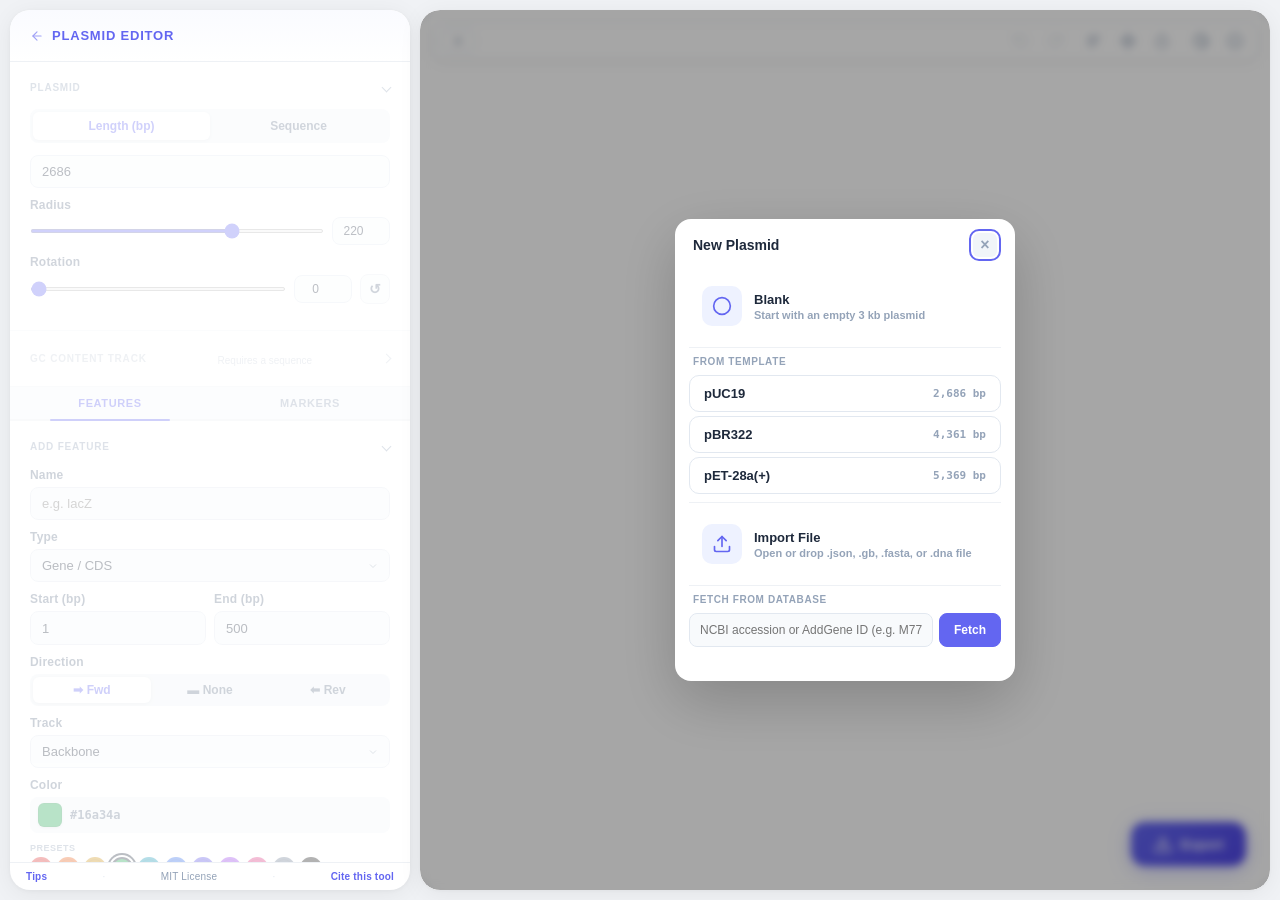
==== app.html @ 58678e56 "Add files via upload" ====
<!DOCTYPE html>
<html lang="en">
<head>
<meta charset="UTF-8">
<meta name="viewport" content="width=device-width, initial-scale=1.0">
<title>PlasmidStudio – Plasmid Map Editor</title>
<meta name="description" content="Interactive plasmid map editor. Design circular and linear vector maps, import GenBank files, and export publication-ready SVG, PNG, and PDF.">
<meta name="keywords" content="plasmid map editor, circular map, linear map, GenBank import, SVG export, molecular cloning, vector design">
<meta name="author" content="PlasmidStudio">
<meta name="theme-color" content="#6366f1">
<script>if(location.protocol!=='file:')document.head.insertAdjacentHTML('beforeend','<link rel="manifest" href="manifest.json">');</script>
<link rel="canonical" href="https://plasmidstudio.app/app.html">
<link rel="icon" href="data:image/svg+xml,<svg xmlns='http://www.w3.org/2000/svg' viewBox='0 0 28 28'><circle cx='14' cy='14' r='12' fill='none' stroke='%236366f1' stroke-width='2.5'/><path d='M8 14a6 6 0 0 1 12 0' fill='none' stroke='%236366f1' stroke-width='2.5' stroke-linecap='round'/><circle cx='14' cy='14' r='2.5' fill='%236366f1'/></svg>">
<link rel="icon" type="image/png" sizes="32x32" href="icons/favicon-32.png">
<link rel="apple-touch-icon" sizes="180x180" href="icons/apple-touch-icon.png">

<!-- Open Graph -->
<meta property="og:type" content="website">
<meta property="og:url" content="https://plasmidstudio.app/app.html">
<meta property="og:title" content="PlasmidStudio – Plasmid Map Editor">
<meta property="og:description" content="Interactive plasmid map editor. Design circular and linear vector maps, import GenBank files, and export publication-ready SVG, PNG, and PDF.">
<meta property="og:image" content="https://plasmidstudio.app/og-image.png">
<meta property="og:image:width" content="1200">
<meta property="og:image:height" content="630">
<meta property="og:site_name" content="PlasmidStudio">

<!-- Twitter Card -->
<meta name="twitter:card" content="summary_large_image">
<meta name="twitter:title" content="PlasmidStudio – Plasmid Map Editor">
<meta name="twitter:description" content="Interactive plasmid map editor. Design circular and linear vector maps, import GenBank files, and export publication-ready SVG, PNG, and PDF.">
<meta name="twitter:image" content="https://plasmidstudio.app/og-image.png">

<link rel="stylesheet" href="plasmid.css">

<!-- Structured Data -->
<script type="application/ld+json">
{
  "@context": "https://schema.org",
  "@type": "WebApplication",
  "name": "PlasmidStudio",
  "url": "https://plasmidstudio.app/app.html",
  "applicationCategory": "ScienceApplication",
  "operatingSystem": "Any (Web Browser)",
  "browserRequirements": "Requires a modern browser with SVG and ES6 support",
  "offers": {
    "@type": "Offer",
    "price": "0",
    "priceCurrency": "USD"
  },
  "description": "Interactive plasmid map editor. Design circular and linear vector maps, import GenBank files, and export publication-ready SVG, PNG, and PDF.",
  "screenshot": "https://plasmidstudio.app/og-image.png"
}
</script>
</head>
<body>
<div id="app-loader">
  <div class="loader-panel"></div>
  <div class="loader-map">
    <div class="loader-ring"></div>
  </div>
</div>
<main role="application">
<div id="panel" class="no-transitions">
  <h2><a href="index.html" class="panel-home" title="Back to home" aria-label="Back to home"><svg width="14" height="14" viewBox="0 0 24 24" fill="none" stroke="currentColor" stroke-width="2" stroke-linecap="round" stroke-linejoin="round"><path d="M19 12H5"/><path d="M12 19l-7-7 7-7"/></svg></a>Plasmid Editor</h2>

  <!-- Top: Plasmid settings + Add feature -->
  <div class="panel-top">
    <div class="section">
      <h3 class="collapsible" data-target="plasmid-body">Plasmid</h3>
      <div class="section-body" id="plasmid-body">
        <input type="hidden" id="plasmid-name" value="pUC19" maxlength="80">
        <div class="input-tabs" id="input-tabs">
          <button class="active" data-mode="length">Length (bp)</button>
          <button data-mode="sequence">Sequence</button>
        </div>
        <div id="mode-length" class="input-mode active">
          <input type="number" id="seq-length" value="2686" min="1" aria-label="Sequence length in base pairs">
        </div>
        <div id="mode-sequence" class="input-mode">
          <textarea id="seq-input" rows="4" placeholder="Paste ATCG sequence..." aria-label="DNA sequence"></textarea>
          <div id="seq-info" style="font-size:11px;color:var(--text-muted);margin-top:-6px;margin-bottom:8px"></div>
        </div>
        <label for="radius-slider">Radius</label>
        <div class="slider-num-row">
          <input type="range" id="radius-slider" min="80" max="280" value="220">
          <input type="number" id="radius-num" min="80" max="280" value="220" aria-label="Radius value">
        </div>
        <label for="rotation-slider">Rotation</label>
        <div class="slider-num-row">
          <input type="range" id="rotation-slider" min="0" max="359" value="0">
          <input type="number" id="rotation-num" min="0" max="359" value="0" aria-label="Rotation value">
          <button class="btn-reset-rotation" id="rotation-reset" title="Reset rotation">↺</button>
        </div>
        <div id="linear-opts" style="display:none">
          <label>Base pairs per row <span style="font-weight:400;color:var(--text-muted)">(0 = single row)</span></label>
          <input type="number" id="linear-bp-per-row" min="0" step="100" value="0" style="width:100%" aria-label="Base pairs per row">
        </div>
      </div>
    </div>

    <div class="section" id="gc-section">
      <h3 class="collapsible collapsed" data-target="gc-track-body">GC Content Track<span class="gc-disabled-hint" style="display:none">Requires a sequence</span></h3>
      <div class="section-body collapsed" id="gc-track-body">
        <div class="check-row">
          <input type="checkbox" id="gc-show">
          <label for="gc-show">Show GC track</label>
        </div>
        <label>Window size (bp)</label>
        <input type="number" id="gc-window" min="10" max="500" value="50">
        <div class="two-col">
          <div>
            <label>Height (px)</label>
            <input type="number" id="gc-height" min="10" max="80" value="30">
          </div>
          <div>
            <label>Opacity</label>
            <input type="number" id="gc-opacity" min="0" max="100" value="50">
          </div>
        </div>
        <div class="two-col">
          <div>
            <label>Above avg</label>
            <input type="color" id="gc-color-above" value="#22c55e">
          </div>
          <div>
            <label>Below avg</label>
            <input type="color" id="gc-color-below" value="#ef4444">
          </div>
        </div>
      </div>
    </div>
  </div>

  <!-- Bottom: Tabbed Features / Markers -->
  <div class="panel-bottom">
    <div class="panel-tabs" id="panel-tabs">
      <button class="active" data-tab="features-tab">Features</button>
      <button data-tab="markers-tab">Markers</button>
    </div>
    <div class="tab-pane active" id="features-tab">
      <div class="section" id="add-panel">
        <h3 class="collapsible" data-target="add-feature-body">Add Feature</h3>
        <div class="section-body" id="add-feature-body">
          <label>Name</label>
          <input type="text" id="f-name" placeholder="e.g. lacZ" maxlength="60">
          <label>Type</label>
          <select id="f-type">
            <option value="gene">Gene / CDS</option>
            <option value="promoter">Promoter</option>
            <option value="terminator">Terminator</option>
            <option value="origin">Origin of Replication</option>
            <option value="resistance">Resistance Marker</option>
            <option value="regulatory">Regulatory</option>
            <option value="primer">Primer Binding Site</option>
            <option value="misc">Misc Feature</option>
          </select>
          <div class="two-col">
            <div><label>Start (bp)</label><input type="number" id="f-start" min="1" value="1"></div>
            <div><label>End (bp)</label><input type="number" id="f-end" min="1" value="500"></div>
          </div>
          <label>Direction</label>
          <div class="dir-toggle" id="add-dir-toggle">
            <button class="active" data-dir="1">&#10145; Fwd</button>
            <button data-dir="0">&#9644; None</button>
            <button data-dir="-1">&#11013; Rev</button>
          </div>
          <label>Track</label>
          <select id="f-track">
            <option value="-2">Inner 2</option>
            <option value="-1">Inner 1</option>
            <option value="0" selected>Backbone</option>
            <option value="1">Outer 1</option>
            <option value="2">Outer 2</option>
          </select>
          <label>Color</label>
          <div class="color-row" id="color-picker"></div>
          <div id="add-error" class="error-msg" style="display:none"></div>
          <button class="btn-primary" id="add-feature-btn">Add Feature</button>
        </div>
      </div>
      <div id="feature-search-wrap" class="feature-search" style="display:none">
        <svg class="feature-search-icon" width="13" height="13" viewBox="0 0 24 24" fill="none" stroke="currentColor" stroke-width="2.5" stroke-linecap="round" stroke-linejoin="round"><circle cx="11" cy="11" r="7"/><path d="m21 21-4.3-4.3"/></svg>
        <input type="text" id="feature-search" placeholder="Filter features…" aria-label="Filter features">
        <button id="feature-search-clear" class="feature-search-clear" aria-label="Clear filter">&times;</button>
      </div>
      <div class="section">
        <ul id="feature-list" class="item-list" role="list" aria-label="Features"></ul>
      </div>
    </div>
    <div class="tab-pane" id="markers-tab">
      <div class="section" id="add-marker-panel">
        <h3 class="collapsible" data-target="add-marker-body">Add Marker</h3>
        <div class="section-body" id="add-marker-body">
          <label>Name</label>
          <input type="text" id="m-name" placeholder="e.g. EcoRI" maxlength="60">
          <div class="two-col">
            <div><label>Position (bp)</label><input type="number" id="m-pos" min="1" value="1"></div>
            <div><label>Color</label><input type="color" id="m-color" value="#dc2626"></div>
          </div>
          <div class="two-col">
            <div class="check-row"><input type="checkbox" id="m-outer" checked><label for="m-outer">Outer label</label></div>
            <div class="check-row"><input type="checkbox" id="m-inner" checked><label for="m-inner">Inner label</label></div>
          </div>
          <div id="add-marker-error" class="error-msg" style="display:none"></div>
          <button class="btn-primary" id="add-marker-btn">Add Marker</button>
          <div class="re-divider" id="re-divider" style="display:none"><span>or</span></div>
          <button class="btn-secondary" id="open-re-finder" style="display:none" title="Search for restriction enzyme cut sites in the sequence">
            <svg width="14" height="14" viewBox="0 0 24 24" fill="none" stroke="currentColor" stroke-width="2" stroke-linecap="round" stroke-linejoin="round" style="vertical-align:-2px;margin-right:4px"><circle cx="11" cy="11" r="8"/><path d="M21 21l-4.35-4.35"/></svg>Find Restriction Sites
          </button>
        </div>
      </div>
      <div class="section">
        <div id="marker-list-actions" class="list-actions" style="display:none">
          <button id="bulk-marker-btn" class="btn-sm btn-secondary" title="Style all markers at once"><svg width="12" height="12" viewBox="0 0 24 24" fill="none" stroke="currentColor" stroke-width="2.5" stroke-linecap="round" stroke-linejoin="round" style="vertical-align:-1px;margin-right:3px"><path d="M12 20h9"/><path d="M16.5 3.5a2.121 2.121 0 0 1 3 3L7 19l-4 1 1-4L16.5 3.5z"/></svg>Style all</button>
          <button id="bulk-re-btn" class="btn-sm btn-secondary" title="Style restriction enzyme markers only" style="display:none"><svg width="12" height="12" viewBox="0 0 24 24" fill="none" stroke="currentColor" stroke-width="2" stroke-linecap="round" stroke-linejoin="round" style="vertical-align:-1px;margin-right:3px"><circle cx="6" cy="6" r="3"/><circle cx="6" cy="18" r="3"/><line x1="20" y1="4" x2="8.12" y2="15.88"/><line x1="14.47" y1="14.48" x2="20" y2="20"/><line x1="8.12" y1="8.12" x2="12" y2="12"/></svg>Style RE</button>
        </div>
        <ul id="marker-list" class="item-list" role="list" aria-label="Markers"></ul>
      </div>
    </div>
  </div>
  <!-- Restriction Enzyme Finder (inline panel) -->
  <div id="re-panel" class="re-panel" style="display:none">
    <div class="re-panel-header">
      <button id="re-panel-back" class="re-panel-back" aria-label="Back">
        <svg width="14" height="14" viewBox="0 0 24 24" fill="none" stroke="currentColor" stroke-width="2" stroke-linecap="round" stroke-linejoin="round"><path d="M19 12H5"/><path d="M12 19l-7-7 7-7"/></svg>
      </button>
      <span>Restriction Sites</span>
    </div>
    <div class="re-controls">
      <input type="text" id="re-search" placeholder="Search enzyme name or sequence..." autocomplete="off" spellcheck="false">
      <div class="re-filter-row">
        <label for="re-cut-filter">Filter</label>
        <select id="re-cut-filter">
          <option value="all">All enzymes</option>
          <option value="0">No cuts</option>
          <option value="1">Single cutters</option>
          <option value="2">Double cutters</option>
          <option value="3">≤ 3 cuts</option>
          <option value="6">≤ 6 cuts</option>
        </select>
        <button class="btn-sm re-add-selected" id="re-add-selected" disabled>Add selected</button>
      </div>
    </div>
    <div class="re-table-wrap">
      <table class="re-table">
        <thead>
          <tr>
            <th class="re-th-check"><input type="checkbox" id="re-select-all" aria-label="Select all"></th>
            <th>Enzyme</th>
            <th>Recognition</th>
            <th>Overhang</th>
            <th>Cuts</th>
            <th>Cut sites</th>
            <th></th>
          </tr>
        </thead>
        <tbody id="re-results"></tbody>
      </table>
      <div id="re-empty" class="re-empty" style="display:none">No enzymes match your search.</div>
    </div>
    <div class="re-footer">
      <span id="re-summary">0 enzymes shown</span>
    </div>
  </div>
  <div class="panel-footer">
    <button id="tips-toggle">Tips</button>
    <span class="footer-sep">&middot;</span>
    <span>MIT License</span>
    <span class="footer-sep">&middot;</span>
    <button id="panel-cite-link">Cite this tool</button>
    <div id="tips-card" class="tips-card" role="dialog" aria-label="Tips">
      <div class="popover-header">
        <span id="tips-counter">1 / 13</span>
        <button id="tips-dismiss" aria-label="Close">&times;</button>
      </div>
      <div class="tips-body">
        <div id="tips-title" class="tips-title"></div>
        <div id="tips-text" class="tips-text"></div>
      </div>
      <div class="tips-nav">
        <button id="tips-prev" aria-label="Previous tip">&larr;</button>
        <button id="tips-next" aria-label="Next tip">&rarr;</button>
      </div>
    </div>
  </div>
</div>
<div id="panel-overlay" class="panel-overlay"></div>
<div id="map-container">
  <div id="map-drop-overlay" class="map-drop-overlay">
    <svg width="32" height="32" viewBox="0 0 24 24" fill="none" stroke="currentColor" stroke-width="1.5" stroke-linecap="round" stroke-linejoin="round"><path d="M21 15v4a2 2 0 0 1-2 2H5a2 2 0 0 1-2-2v-4"/><polyline points="7 10 12 15 17 10"/><line x1="12" y1="15" x2="12" y2="3"/></svg>
    <span>Drop file to import</span>
  </div>
  <button id="panel-toggle" class="panel-toggle" aria-label="Toggle panel">
    <svg width="18" height="18" viewBox="0 0 24 24" fill="none" stroke="currentColor" stroke-width="2" stroke-linecap="round" stroke-linejoin="round"><line x1="3" y1="6" x2="21" y2="6"/><line x1="3" y1="12" x2="21" y2="12"/><line x1="3" y1="18" x2="21" y2="18"/></svg>
  </button>
  <div class="empty-state-overlay">
    <svg width="80" height="80" viewBox="0 0 80 80" fill="none" aria-hidden="true">
      <circle cx="40" cy="40" r="28" stroke="var(--border-light, #d1d5db)" stroke-width="4"/>
      <path d="M40 12a28 28 0 0 1 24.2 14" stroke="var(--accent, #6366f1)" stroke-width="4" stroke-linecap="round"/>
    </svg>
    <p>No plasmids open</p>
    <button class="empty-state-btn" id="empty-new-btn">+ New Plasmid</button>
    <p class="empty-state-hint">or drag &amp; drop a file anywhere</p>
  </div>
  <div id="toolbar">
    <button id="tab-scroll-left" class="tab-scroll-btn" aria-label="Scroll tabs left" style="display:none"><svg width="10" height="10" viewBox="0 0 10 10" fill="none" stroke="currentColor" stroke-width="1.5" stroke-linecap="round" stroke-linejoin="round"><polyline points="6.5 1.5 3 5 6.5 8.5"/></svg></button>
    <div id="tab-list"></div>
    <button id="tab-scroll-right" class="tab-scroll-btn" aria-label="Scroll tabs right" style="display:none"><svg width="10" height="10" viewBox="0 0 10 10" fill="none" stroke="currentColor" stroke-width="1.5" stroke-linecap="round" stroke-linejoin="round"><polyline points="3.5 1.5 7 5 3.5 8.5"/></svg></button>
    <button id="tab-add" title="New plasmid" aria-label="New plasmid">+</button>
    <div class="toolbar-spacer"></div>
    <button id="toolbar-bp" class="toolbar-bp" title="Plasmid statistics" aria-label="Plasmid statistics" aria-haspopup="true"></button>
    <div class="toolbar-divider"></div>
    <button class="toolbar-btn" id="toolbar-undo" title="Undo (Ctrl+Z)" aria-label="Undo" disabled>
      <svg xmlns="http://www.w3.org/2000/svg" width="16" height="16" viewBox="0 0 24 24" fill="none" stroke="currentColor" stroke-width="2" stroke-linecap="round" stroke-linejoin="round"><polyline points="1 4 1 10 7 10"></polyline><path d="M3.51 15a9 9 0 1 0 2.13-9.36L1 10"></path></svg>
    </button>
    <button class="toolbar-btn" id="toolbar-redo" title="Redo (Ctrl+Shift+Z)" aria-label="Redo" disabled>
      <svg xmlns="http://www.w3.org/2000/svg" width="16" height="16" viewBox="0 0 24 24" fill="none" stroke="currentColor" stroke-width="2" stroke-linecap="round" stroke-linejoin="round"><polyline points="23 4 23 10 17 10"></polyline><path d="M20.49 15a9 9 0 1 1-2.13-9.36L23 10"></path></svg>
    </button>
    <div class="toolbar-divider"></div>
    <button class="toolbar-btn" id="toolbar-view-toggle" title="Toggle circular / linear view (L)" aria-label="Toggle circular or linear view">
      <svg xmlns="http://www.w3.org/2000/svg" width="16" height="16" viewBox="0 0 24 24" fill="none" stroke="currentColor" stroke-width="2" stroke-linecap="round" stroke-linejoin="round"><line x1="3" y1="6" x2="21" y2="6"/><line x1="3" y1="12" x2="17" y2="12"/><line x1="3" y1="18" x2="14" y2="18"/></svg>
    </button>
    <button class="toolbar-btn" id="toolbar-pan-toggle" title="Toggle zoom & pan mode" aria-label="Toggle zoom and pan">
      <svg xmlns="http://www.w3.org/2000/svg" width="16" height="16" viewBox="0 0 24 24" fill="none" stroke="currentColor" stroke-width="2" stroke-linecap="round" stroke-linejoin="round"><path d="M5 9l-3 3 3 3"/><path d="M9 5l3-3 3 3"/><path d="M15 19l-3 3-3-3"/><path d="M19 9l3 3-3 3"/><line x1="2" y1="12" x2="22" y2="12"/><line x1="12" y1="2" x2="12" y2="22"/></svg>
    </button>
    <button class="toolbar-btn" id="toolbar-pan-reset" title="Reset zoom & pan" aria-label="Reset zoom and pan" style="display:none">
      <svg xmlns="http://www.w3.org/2000/svg" width="16" height="16" viewBox="0 0 24 24" fill="none" stroke="currentColor" stroke-width="2" stroke-linecap="round" stroke-linejoin="round"><path d="M3.51 9a9 9 0 0 1 14.85-3.36L23 10"/><polyline points="23 4 23 10 17 10"/><path d="M20.49 15a9 9 0 0 1-14.85 3.36L1 14"/><polyline points="1 20 1 14 7 14"/></svg>
    </button>
    <span class="toolbar-overflow-items">
    <button class="toolbar-btn" id="open-style-themes" title="Feature Styles" aria-label="Feature style themes">
      <svg xmlns="http://www.w3.org/2000/svg" width="16" height="16" viewBox="0 0 24 24" fill="none" stroke="currentColor" stroke-width="2" stroke-linecap="round" stroke-linejoin="round"><path d="M12 2.69l5.66 5.66a8 8 0 1 1-11.31 0z"/></svg>
    </button>
    <div class="toolbar-divider"></div>
    <button class="toolbar-btn" id="toolbar-theme" title="Theme" aria-label="Change theme" aria-haspopup="true">
      <svg xmlns="http://www.w3.org/2000/svg" width="16" height="16" viewBox="0 0 24 24" fill="none" stroke="currentColor" stroke-width="2" stroke-linecap="round" stroke-linejoin="round"><circle cx="12" cy="12" r="9"/><path d="M12 3a9 9 0 0 1 0 18" fill="currentColor" opacity=".25"/><line x1="12" y1="1" x2="12" y2="3"/><line x1="12" y1="21" x2="12" y2="23"/><line x1="4.22" y1="4.22" x2="5.64" y2="5.64"/><line x1="18.36" y1="18.36" x2="19.78" y2="19.78"/><line x1="1" y1="12" x2="3" y2="12"/><line x1="21" y1="12" x2="23" y2="12"/></svg>
    </button>
    <button class="toolbar-btn" id="toolbar-info" title="Information" aria-label="About PlasmidStudio" aria-haspopup="true">
      <svg xmlns="http://www.w3.org/2000/svg" width="16" height="16" viewBox="0 0 24 24" fill="none" stroke="currentColor" stroke-width="2" stroke-linecap="round" stroke-linejoin="round"><circle cx="12" cy="12" r="10"></circle><line x1="12" y1="16" x2="12" y2="12"></line><line x1="12" y1="8" x2="12.01" y2="8"></line></svg>
    </button>
    </span>
    <button class="toolbar-btn" id="toolbar-overflow-btn" title="More" aria-label="More options" aria-haspopup="true">
      <svg width="16" height="16" viewBox="0 0 24 24" fill="currentColor"><circle cx="12" cy="5" r="2"/><circle cx="12" cy="12" r="2"/><circle cx="12" cy="19" r="2"/></svg>
    </button>
    <div class="toolbar-overflow-menu" id="toolbar-overflow-menu"></div>
  </div>
  <div id="plasmid-stats-popover" class="popover stats-popover" role="dialog" aria-label="Plasmid Statistics" style="display:none">
    <div class="popover-header"><span>Plasmid Statistics</span><button id="stats-close" aria-label="Close">&times;</button></div>
    <div class="popover-body" id="stats-body"></div>
  </div>
  <div id="theme-popover" role="dialog" aria-label="Theme selector">
    <div class="popover-header">
      <span>Theme</span>
      <button id="theme-close" aria-label="Close">&times;</button>
    </div>
    <div class="theme-popover-body">
      <div class="theme-group-label">Light</div>
      <button class="theme-option active" data-pick-theme="light">
        <span class="theme-preview" style="background:#f0f2f5">
          <span class="tp-card" style="background:#ffffff">
            <span class="tp-accent" style="background:#6366f1"></span>
            <span class="tp-line" style="background:#1e293b"></span>
            <span class="tp-line short" style="background:#94a3b8"></span>
          </span>
        </span>
        <span class="theme-label">Light</span>
      </button>
      <button class="theme-option" data-pick-theme="solarized">
        <span class="theme-preview" style="background:#eee8d5">
          <span class="tp-card" style="background:#fdf6e3">
            <span class="tp-accent" style="background:#268bd2"></span>
            <span class="tp-line" style="background:#002b36"></span>
            <span class="tp-line short" style="background:#93a1a1"></span>
          </span>
        </span>
        <span class="theme-label">Solarized</span>
      </button>
      <button class="theme-option" data-pick-theme="nature">
        <span class="theme-preview" style="background:#ecf5ec">
          <span class="tp-card" style="background:#f8fcf8">
            <span class="tp-accent" style="background:#16a34a"></span>
            <span class="tp-line" style="background:#14532d"></span>
            <span class="tp-line short" style="background:#86a892"></span>
          </span>
        </span>
        <span class="theme-label">Nature</span>
      </button>
      <button class="theme-option" data-pick-theme="rose">
        <span class="theme-preview" style="background:#f8f0f3">
          <span class="tp-card" style="background:#fffbfc">
            <span class="tp-accent" style="background:#e11d48"></span>
            <span class="tp-line" style="background:#1c1017"></span>
            <span class="tp-line short" style="background:#a8929c"></span>
          </span>
        </span>
        <span class="theme-label">Rose</span>
      </button>
      <button class="theme-option" data-pick-theme="lavender">
        <span class="theme-preview" style="background:#f0ecf9">
          <span class="tp-card" style="background:#faf8ff">
            <span class="tp-accent" style="background:#7c3aed"></span>
            <span class="tp-line" style="background:#2e1065"></span>
            <span class="tp-line short" style="background:#a393bf"></span>
          </span>
        </span>
        <span class="theme-label">Lavender</span>
      </button>
      <div class="theme-group-label">Dark</div>
      <button class="theme-option" data-pick-theme="dark">
        <span class="theme-preview" style="background:#0f172a">
          <span class="tp-card" style="background:#1e293b">
            <span class="tp-accent" style="background:#818cf8"></span>
            <span class="tp-line" style="background:#f1f5f9"></span>
            <span class="tp-line short" style="background:#64748b"></span>
          </span>
        </span>
        <span class="theme-label">Dark</span>
      </button>
      <button class="theme-option" data-pick-theme="midnight">
        <span class="theme-preview" style="background:#020617">
          <span class="tp-card" style="background:#0c1222">
            <span class="tp-accent" style="background:#38bdf8"></span>
            <span class="tp-line" style="background:#e0f2fe"></span>
            <span class="tp-line short" style="background:#38bdf8"></span>
          </span>
        </span>
        <span class="theme-label">Midnight</span>
      </button>
      <button class="theme-option" data-pick-theme="dracula">
        <span class="theme-preview" style="background:#1e1f29">
          <span class="tp-card" style="background:#282a36">
            <span class="tp-accent" style="background:#bd93f9"></span>
            <span class="tp-line" style="background:#f8f8f2"></span>
            <span class="tp-line short" style="background:#6272a4"></span>
          </span>
        </span>
        <span class="theme-label">Dracula</span>
      </button>
      <button class="theme-option" data-pick-theme="nord">
        <span class="theme-preview" style="background:#242933">
          <span class="tp-card" style="background:#2e3440">
            <span class="tp-accent" style="background:#88c0d0"></span>
            <span class="tp-line" style="background:#eceff4"></span>
            <span class="tp-line short" style="background:#7b88a1"></span>
          </span>
        </span>
        <span class="theme-label">Nord</span>
      </button>
      <button class="theme-option" data-pick-theme="catppuccin">
        <span class="theme-preview" style="background:#11111b">
          <span class="tp-card" style="background:#1e1e2e">
            <span class="tp-accent" style="background:#cba6f7"></span>
            <span class="tp-line" style="background:#cdd6f4"></span>
            <span class="tp-line short" style="background:#6c7086"></span>
          </span>
        </span>
        <span class="theme-label">Catppuccin</span>
      </button>
    </div>
  </div>
  <div id="info-popover" role="dialog" aria-label="About PlasmidStudio">
    <div class="popover-header">
      <span>About</span>
      <button id="info-close" aria-label="Close">&times;</button>
    </div>
    <div class="info-body">
      <div class="info-logo">&#x1F9EC;</div>
      <div class="info-title">PlasmidStudio</div>
      <div class="info-version">v1.0.0</div>
      <div class="info-desc">Interactive plasmid map editor. Build, annotate, and export publication-ready vector maps in your browser.</div>
      <hr>
      <div class="info-row"><span class="info-label">Author</span><span><a href="mailto:contact@plasmidstudio.app" style="color:var(--accent);text-decoration:none">Christopher Acatay</a></span></div>
      <div class="info-row"><span class="info-label">License</span><span>MIT &ndash; free for any use</span></div>
      <hr>
      <div class="info-notice">
        <strong>Free to use.</strong> PlasmidStudio is open-source under the MIT license. All generated figures may be used freely in publications, presentations, theses, and commercial work without restriction or fee.
      </div>
      <hr>
      <div class="info-shortcuts-title">How to Cite</div>
      <div class="info-cite">
        Acatay, C. (2026). PlasmidStudio: an interactive plasmid map editor. Available at <a href="https://plasmidstudio.app" target="_blank">plasmidstudio.app</a>
      </div>
      <button class="info-copy-cite" id="copy-citation" title="Copy citation to clipboard">Copy citation</button>
      <hr>
      <div class="info-shortcuts-title info-collapsible collapsed" id="shortcuts-toggle">Keyboard Shortcuts <svg width="10" height="10" viewBox="0 0 24 24" fill="none" stroke="currentColor" stroke-width="2.5" stroke-linecap="round" stroke-linejoin="round"><polyline points="6 9 12 15 18 9"/></svg></div>
      <div class="info-shortcuts-body collapsed" id="shortcuts-body">
        <div class="info-shortcut"><span class="shortcut-keys"><kbd>Ctrl</kbd>+<kbd>Z</kbd></span><span class="shortcut-desc">Undo</span></div>
        <div class="info-shortcut"><span class="shortcut-keys"><kbd>Ctrl</kbd>+<kbd>Shift</kbd>+<kbd>Z</kbd></span><span class="shortcut-desc">Redo</span></div>
        <div class="info-shortcut"><span class="shortcut-keys"><kbd>Ctrl</kbd>+<kbd>Y</kbd></span><span class="shortcut-desc">Redo</span></div>
        <div class="info-shortcut"><span class="shortcut-keys"><kbd>Ctrl</kbd>+<kbd>S</kbd></span><span class="shortcut-desc">Export</span></div>
        <div class="info-shortcut"><span class="shortcut-keys"><kbd>Escape</kbd></span><span class="shortcut-desc">Deselect / close popover</span></div>
        <div class="info-shortcut"><span class="shortcut-keys"><kbd>Delete</kbd></span><span class="shortcut-desc">Delete selected</span></div>
        <div class="info-shortcut"><span class="shortcut-keys"><kbd>+</kbd> / <kbd>-</kbd></span><span class="shortcut-desc">Move feature to outer / inner ring</span></div>
        <div class="info-shortcut"><span class="shortcut-keys"><kbd>L</kbd></span><span class="shortcut-desc">Toggle circular / linear view</span></div>
        <div class="info-shortcut"><span class="shortcut-keys"><kbd>R</kbd></span><span class="shortcut-desc">Reset map rotation</span></div>
        <div class="info-shortcut"><span class="shortcut-keys"><kbd>↑</kbd> / <kbd>↓</kbd></span><span class="shortcut-desc">Navigate feature / marker list</span></div>
        <div class="info-shortcut"><span class="shortcut-keys"><kbd>Tab</kbd></span><span class="shortcut-desc">Switch between features and markers</span></div>
        <div class="info-shortcut"><span class="shortcut-keys"><kbd>Enter</kbd></span><span class="shortcut-desc">Select / deselect focused item</span></div>
        <div class="info-shortcut"><span class="shortcut-keys"><kbd>Space</kbd></span><span class="shortcut-desc">Toggle visibility of focused item</span></div>
      </div>
      <hr>
      <button id="reset-onboarding" class="info-reset-onboarding">
        <svg width="14" height="14" viewBox="0 0 24 24" fill="none" stroke="currentColor" stroke-width="2" stroke-linecap="round" stroke-linejoin="round"><path d="M1 4v6h6"/><path d="M3.51 15a9 9 0 1 0 2.13-9.36L1 10"/></svg>
        Reset onboarding tips
      </button>
      <hr>
      <div style="display:flex;gap:16px;font-size:12px">
        <a href="impressum.html" target="_blank" style="color:var(--text-muted)">Impressum</a>
        <a href="datenschutz.html" target="_blank" style="color:var(--text-muted)">Datenschutz</a>
      </div>
    </div>
  </div>
  <svg id="plasmid-svg" width="900" height="900" viewBox="0 0 900 900" role="img" aria-label="Plasmid map"></svg>
  <svg id="linear-svg" class="linear-svg" style="display:none"></svg>
  <div id="center-edit-popover" class="popover-menu">
    <div class="popover-header">
      <span>Center Label</span>
      <button id="cep-close" aria-label="Close">&times;</button>
    </div>
    <div class="popover-body">
      <div class="two-col">
        <div class="check-row"><input type="checkbox" id="cep-show-name" checked><label for="cep-show-name">Show name</label></div>
        <div class="check-row"><input type="checkbox" id="cep-show-length" checked><label for="cep-show-length">Show length</label></div>
      </div>
      <label>Length format</label>
      <select id="cep-length-format">
        <option value="auto">Auto (2.7 kb)</option>
        <option value="bp">Base pairs (2686 bp)</option>
        <option value="kb1">Kilobases (2.7 kb)</option>
        <option value="kb0">Kilobases integer (3 kb)</option>
      </select>
      <hr style="border:none;border-top:1px solid var(--border-light);margin:8px 0">
      <label>Name</label>
      <input type="text" id="cep-name">
      <div class="two-col">
        <div>
          <label>Name size</label>
          <input type="number" id="cep-name-size" min="8" max="36" value="16">
        </div>
        <div>
          <label>Color</label>
          <input type="color" id="cep-name-color" value="#1e293b">
        </div>
      </div>
      <label>Name font</label>
      <select id="cep-name-font">
        <option value="sans-serif">Sans-serif</option>
        <option value="serif">Serif</option>
        <option value="monospace">Monospace</option>
        <option value="Arial">Arial</option>
        <option value="Georgia">Georgia</option>
        <option value="Helvetica">Helvetica</option>
        <option value="Times New Roman">Times New Roman</option>
        <option value="Courier New">Courier New</option>
      </select>
      <hr style="border:none;border-top:1px solid var(--border-light);margin:8px 0">
      <div class="two-col">
        <div>
          <label>Length size</label>
          <input type="number" id="cep-len-size" min="8" max="30" value="13">
        </div>
        <div>
          <label>Color</label>
          <input type="color" id="cep-len-color" value="#64748b">
        </div>
      </div>
      <label>Length font</label>
      <select id="cep-len-font">
        <option value="sans-serif">Sans-serif</option>
        <option value="serif">Serif</option>
        <option value="monospace">Monospace</option>
        <option value="Arial">Arial</option>
        <option value="Georgia">Georgia</option>
        <option value="Helvetica">Helvetica</option>
        <option value="Times New Roman">Times New Roman</option>
        <option value="Courier New">Courier New</option>
      </select>
    </div>
  </div>
  <div id="tooltip" role="tooltip">
    <div class="tt-name"></div>
    <div class="tt-meta"></div>
    <div class="tt-range"></div>
    <div class="tt-seq"></div>
    <div class="tt-protein"></div>
    <div class="tt-actions">
      <button data-action="copy-seq">Copy Sequence</button>
      <button data-action="copy-comp">Copy Complement</button>
      <button data-action="copy-revcomp">Copy Rev. Complement</button>
      <button data-action="copy-fasta">Copy as FASTA</button>
      <button data-action="copy-protein">Copy Protein</button>
      <button data-action="copy-name">Copy Name</button>
      <button data-action="copy-range">Copy Range</button>
      <hr>
      <button data-action="duplicate">Duplicate</button>
      <button data-action="toggle-vis">Hide</button>
      <button data-action="delete" class="tt-action-danger">Delete</button>
    </div>
  </div>



  <!-- Backbone context menu -->
  <div id="bb-ctx-menu" class="popover-menu">
    <div class="popover-header">
      <span>Backbone</span>
      <button id="bb-ctx-close" aria-label="Close">&times;</button>
    </div>
    <div class="popover-body">
      <label>Track width</label>
      <div class="slider-num-row">
        <input type="range" id="bb-width" min="6" max="60" value="28">
        <input type="number" id="bb-width-num" min="6" max="60" value="28">
      </div>
      <div class="two-col">
        <div><label>Fill</label><input type="color" id="bb-fill" value="#e2e8f0"></div>
        <div><label>Edge</label><input type="color" id="bb-edge" value="#cbd5e1"></div>
      </div>
      <label>Edge width</label>
      <div class="slider-num-row">
        <input type="range" id="bb-edge-width" min="0" max="4" step="0.5" value="1" list="ticks-0-4">
        <input type="number" id="bb-edge-width-num" min="0" max="4" step="0.5" value="1">
      </div>
      <label>Opacity</label>
      <div class="slider-num-row">
        <input type="range" id="bb-opacity" min="0" max="100" step="5" value="100" list="ticks-opacity">
        <input type="number" id="bb-opacity-num" min="0" max="100" step="5" value="100">
      </div>
      <!-- Linear-only tick & label controls -->
      <div id="bb-lin-tick-section" style="display:none">
        <hr class="bulk-divider">
        <div class="check-row">
          <input type="checkbox" id="bb-lin-tick-show" checked>
          <label for="bb-lin-tick-show">Tick marks</label>
        </div>
        <label>Interval (bp) <span class="hint">0 = auto</span></label>
        <input type="number" id="bb-lin-tick-interval" min="0" value="0" placeholder="Auto">
        <label>Width</label>
        <div class="slider-num-row">
          <input type="range" id="bb-lin-tick-width" min="0.5" max="4" step="0.5" value="1">
          <input type="number" id="bb-lin-tick-width-num" min="0.5" max="4" step="0.5" value="1">
        </div>
        <label>Color</label>
        <input type="color" id="bb-lin-tick-color" value="#94a3b8">
        <div class="check-row">
          <input type="checkbox" id="bb-lin-minor-show" checked>
          <label for="bb-lin-minor-show">Minor ticks</label>
        </div>
        <hr class="bulk-divider">
        <div class="check-row">
          <input type="checkbox" id="bb-lin-label-show" checked>
          <label for="bb-lin-label-show">Labels</label>
        </div>
        <label>Label format</label>
        <div class="dir-toggle" id="bb-lin-label-format">
          <button class="active" data-fmt="short">2.5k</button>
          <button data-fmt="full">2500</button>
        </div>
        <label>Label size</label>
        <div class="slider-num-row">
          <input type="range" id="bb-lin-label-size" min="6" max="16" value="9">
          <input type="number" id="bb-lin-label-size-num" min="6" max="16" value="9">
        </div>
        <label>Label color</label>
        <input type="color" id="bb-lin-label-color" value="#64748b">
      </div>
    </div>
  </div>

  <!-- Ring style context menu -->
  <div id="ring-ctx-menu" class="popover-menu">
    <div class="popover-header">
      <span id="ring-ctx-title">Ring</span>
      <button id="ring-ctx-close" aria-label="Close">&times;</button>
    </div>
    <div class="popover-body">
      <label>Track width</label>
      <div class="slider-num-row">
        <input type="range" id="ring-width" min="6" max="60" value="24">
        <input type="number" id="ring-width-num" min="6" max="60" value="24">
      </div>
      <div class="two-col">
        <div><label>Fill</label><input type="color" id="ring-fill" value="#e2e8f0"></div>
        <div><label>Edge</label><input type="color" id="ring-edge" value="#cbd5e1"></div>
      </div>
      <label>Edge width</label>
      <div class="slider-num-row">
        <input type="range" id="ring-edge-width" min="0" max="4" step="0.5" value="1" list="ticks-0-4">
        <input type="number" id="ring-edge-width-num" min="0" max="4" step="0.5" value="1">
      </div>
      <label>Opacity</label>
      <div class="slider-num-row">
        <input type="range" id="ring-opacity" min="0" max="100" step="5" value="40" list="ticks-opacity">
        <input type="number" id="ring-opacity-num" min="0" max="100" step="5" value="40">
      </div>
      <button id="ring-reset-style" class="btn-reset-rotation" style="width:100%;height:auto;padding:6px;font-size:11px;margin-top:6px">Reset to backbone style</button>
    </div>
  </div>

  <!-- Tick context menu -->
  <div id="tick-ctx-menu" class="popover-menu">
    <div class="popover-header">
      <span>Tick Marks</span>
      <button id="tick-ctx-close" aria-label="Close">&times;</button>
    </div>
    <div class="popover-tabs" id="tick-ctx-tabs">
      <button class="active" data-tick-tab="tick-major-tab">Major</button>
      <button data-tick-tab="tick-minor-tab">Minor</button>
    </div>
    <div class="popover-tab-pane active" id="tick-major-tab">
      <div class="check-row">
        <input type="checkbox" id="tick-major-show" checked>
        <label for="tick-major-show">Enable major ticks</label>
      </div>
      <label>Direction</label>
      <select id="tick-major-direction">
        <option value="out">Outward</option>
        <option value="in">Inward</option>
        <option value="both">Centered</option>
        <option value="outandin">Both (outside &amp; inside)</option>
      </select>
      <label>Interval (bp) <span class="hint">0 = auto</span></label>
      <input type="number" id="tick-major-interval" min="0" value="0" placeholder="Auto">
      <label>Length</label>
      <div class="slider-num-row">
        <input type="range" id="tick-major-len" min="2" max="20" value="8">
        <input type="number" id="tick-major-len-num" min="2" max="20" value="8">
      </div>
      <label>Width</label>
      <div class="slider-num-row">
        <input type="range" id="tick-major-width" min="0.5" max="4" step="0.5" value="1.5" list="ticks-05-4">
        <input type="number" id="tick-major-width-num" min="0.5" max="4" step="0.5" value="1.5">
      </div>
      <div class="two-col">
        <div>
          <label>Color</label>
          <input type="color" id="tick-major-color" value="#94a3b8">
        </div>
        <div>
          <label>Label color</label>
          <input type="color" id="tick-label-color" value="#64748b">
        </div>
      </div>
      <div class="check-row">
        <input type="checkbox" id="tick-major-labels" checked>
        <label for="tick-major-labels">Show labels</label>
      </div>
      <label>Label format</label>
      <div class="dir-toggle" id="tick-label-format">
        <button class="active" data-fmt="short">2.5k</button>
        <button data-fmt="full">2500</button>
      </div>
      <label>Label size</label>
      <div class="slider-num-row">
        <input type="range" id="tick-label-size" min="6" max="16" value="10">
        <input type="number" id="tick-label-size-num" min="6" max="16" value="10">
      </div>
    </div>
    <div class="popover-tab-pane" id="tick-minor-tab">
      <div class="check-row">
        <input type="checkbox" id="tick-minor-show" checked>
        <label for="tick-minor-show">Enable minor ticks</label>
      </div>
      <label>Direction</label>
      <select id="tick-minor-direction">
        <option value="out">Outward</option>
        <option value="in">Inward</option>
        <option value="both">Centered</option>
        <option value="outandin">Both (outside &amp; inside)</option>
      </select>
      <label>Interval (bp) <span class="hint">0 = auto</span></label>
      <input type="number" id="tick-minor-interval" min="0" value="0" placeholder="Auto">
      <label>Length</label>
      <div class="slider-num-row">
        <input type="range" id="tick-minor-len" min="1" max="14" value="4">
        <input type="number" id="tick-minor-len-num" min="1" max="14" value="4">
      </div>
      <label>Width</label>
      <div class="slider-num-row">
        <input type="range" id="tick-minor-width" min="0.5" max="3" step="0.5" value="1" list="ticks-05-3">
        <input type="number" id="tick-minor-width-num" min="0.5" max="3" step="0.5" value="1">
      </div>
      <div class="two-col">
        <div>
          <label>Color</label>
          <input type="color" id="tick-minor-color" value="#cbd5e1">
        </div>
        <div>
          <label>Label color</label>
          <input type="color" id="tick-minor-label-color" value="#94a3b8">
        </div>
      </div>
      <div class="check-row">
        <input type="checkbox" id="tick-minor-labels">
        <label for="tick-minor-labels">Show labels</label>
      </div>
    </div>
  </div>

  <!-- Export FAB + popover -->
  <button id="export-fab" title="Export" aria-label="Export" aria-haspopup="true">
    <svg width="20" height="20" viewBox="0 0 24 24" fill="none" stroke="currentColor" stroke-width="2" stroke-linecap="round" stroke-linejoin="round"><path d="M21 15v4a2 2 0 0 1-2 2H5a2 2 0 0 1-2-2v-4"/><polyline points="7 10 12 15 17 10"/><line x1="12" y1="15" x2="12" y2="3"/></svg>
    <span>Export</span>
  </button>
  <div id="export-popover" role="dialog" aria-label="Export options">
    <div class="popover-header">
      <span>Export</span>
      <button id="export-close" aria-label="Close">&times;</button>
    </div>
    <div class="export-body">
      <button class="export-option" id="export-svg-btn">
        <div class="export-icon">SVG</div>
        <div class="export-detail">
          <div class="export-title">Vector (SVG)</div>
          <div class="export-desc">Transparent background, scalable</div>
        </div>
      </button>
      <hr>
      <button class="export-option" id="export-png-btn">
        <div class="export-icon">PNG</div>
        <div class="export-detail">
          <div class="export-title">Raster (PNG)</div>
          <div class="export-desc">Bitmap image for documents</div>
        </div>
      </button>
      <div class="export-png-opts">
        <div class="check-row">
          <input type="checkbox" id="png-bg" checked>
          <label for="png-bg">White background</label>
        </div>
        <label>Scale</label>
        <select id="png-scale">
          <option value="1">1× (900px)</option>
          <option value="2" selected>2× (1800px)</option>
          <option value="3">3× (2700px)</option>
          <option value="4">4× (3600px)</option>
        </select>
      </div>
      <hr>
      <button class="export-option" id="export-pdf-btn">
        <div class="export-icon">PDF</div>
        <div class="export-detail">
          <div class="export-title">Document (PDF)</div>
          <div class="export-desc">Vector-quality for publications</div>
        </div>
      </button>
      <div class="export-pdf-opts">
        <label>Page size</label>
        <select id="pdf-page-size">
          <option value="letter">Letter (8.5 × 11 in)</option>
          <option value="a4" selected>A4 (210 × 297 mm)</option>
          <option value="square">Square (fit to map)</option>
        </select>
        <div class="check-row">
          <input type="checkbox" id="pdf-title" checked>
          <label for="pdf-title">Include plasmid name</label>
        </div>
        <div class="check-row">
          <input type="checkbox" id="pdf-meta" checked>
          <label for="pdf-meta">Include feature table</label>
        </div>
      </div>
      <hr>
      <button class="export-option" id="export-gb-btn">
        <div class="export-icon">.gb</div>
        <div class="export-detail">
          <div class="export-title">GenBank</div>
          <div class="export-desc">Standard format for sequence tools</div>
        </div>
      </button>
      <hr>
      <button class="export-option" id="export-json-btn">
        <div class="export-icon">JSON</div>
        <div class="export-detail">
          <div class="export-title">Project File</div>
          <div class="export-desc">Save as .json for later import</div>
        </div>
      </button>
      <hr>
      <button class="export-option" id="share-link-btn">
        <div class="export-icon"><svg width="16" height="16" viewBox="0 0 24 24" fill="none" stroke="currentColor" stroke-width="2" stroke-linecap="round" stroke-linejoin="round"><path d="M10 13a5 5 0 0 0 7.54.54l3-3a5 5 0 0 0-7.07-7.07l-1.72 1.71"/><path d="M14 11a5 5 0 0 0-7.54-.54l-3 3a5 5 0 0 0 7.07 7.07l1.71-1.71"/></svg></div>
        <div class="export-detail">
          <div class="export-title">Share Link</div>
          <div class="export-desc">Copy a URL that recreates this plasmid</div>
        </div>
      </button>
      <input type="file" id="import-json-file" accept=".json,.gb,.gbk,.genbank,.fasta,.fa,.fna,.fsa,.dna" style="display:none">
    </div>
  </div>
  <!-- Minimap -->
  <div id="minimap">
    <canvas id="minimap-canvas"></canvas>
    <div id="minimap-viewport"></div>
  </div>
  <!-- Toast container -->
  <div id="toast-container"></div>

  <!-- Feature list context menu -->
  <div id="feat-ctx-menu" class="tab-ctx-menu">
    <button id="feat-ctx-style-type"><svg width="12" height="12" viewBox="0 0 24 24" fill="none" stroke="currentColor" stroke-width="2" stroke-linecap="round" stroke-linejoin="round"><path d="M12 2v4M12 18v4M4.93 4.93l2.83 2.83M16.24 16.24l2.83 2.83M2 12h4M18 12h4M4.93 19.07l2.83-2.83M16.24 7.76l2.83-2.83"/></svg><span id="feat-ctx-style-label">Style all genes</span></button>
    <button id="feat-ctx-hide-type"><svg width="12" height="12" viewBox="0 0 24 24" fill="none" stroke="currentColor" stroke-width="2" stroke-linecap="round" stroke-linejoin="round"><path d="M1 12s4-8 11-8 11 8 11 8-4 8-11 8-11-8-11-8z"/><circle cx="12" cy="12" r="3"/></svg><span id="feat-ctx-hide-label">Hide all genes</span></button>
    <button id="feat-ctx-select"><svg width="12" height="12" viewBox="0 0 24 24" fill="none" stroke="currentColor" stroke-width="2" stroke-linecap="round" stroke-linejoin="round"><path d="M22 11.08V12a10 10 0 1 1-5.93-9.14"/><polyline points="22 4 12 14.01 9 11.01"/></svg>Select</button>
    <hr class="ctx-divider"/>
    <button id="feat-ctx-duplicate"><svg width="12" height="12" viewBox="0 0 24 24" fill="none" stroke="currentColor" stroke-width="2" stroke-linecap="round" stroke-linejoin="round"><rect x="9" y="9" width="13" height="13" rx="2"/><path d="M5 15H4a2 2 0 0 1-2-2V4a2 2 0 0 1 2-2h9a2 2 0 0 1 2 2v1"/></svg>Duplicate</button>
    <button id="feat-ctx-delete" class="danger"><svg width="12" height="12" viewBox="0 0 24 24" fill="none" stroke="currentColor" stroke-width="2" stroke-linecap="round" stroke-linejoin="round"><line x1="18" y1="6" x2="6" y2="18"/><line x1="6" y1="6" x2="18" y2="18"/></svg>Delete</button>
  </div>

  <!-- Bulk style by type popover -->
  <div id="bulk-style-overlay" role="dialog" aria-modal="true" aria-label="Style by type">
    <div class="bulk-style-dialog" id="bulk-style-dialog">
      <div class="bulk-style-header">
        <h3 id="bulk-style-title">Style all genes</h3>
        <span id="bulk-style-count" class="bulk-style-count">0 features</span>
        <button id="bulk-style-close" class="bulk-style-close" aria-label="Close">&times;</button>
      </div>
      <div class="bulk-style-body" id="bulk-style-body"></div>
      <div class="bulk-style-footer">
        <button id="bulk-style-cancel" class="btn-secondary">Cancel</button>
        <button id="bulk-style-apply" class="btn-primary">Apply</button>
      </div>
    </div>
  </div>

  <div id="bulk-marker-overlay" role="dialog" aria-modal="true" aria-label="Style all markers">
    <div class="bulk-style-dialog" id="bulk-marker-dialog">
      <div class="bulk-style-header">
        <h3 id="bulk-marker-title">Style all markers</h3>
        <span id="bulk-marker-count" class="bulk-style-count">0 markers</span>
        <button id="bulk-marker-close" class="bulk-style-close" aria-label="Close">&times;</button>
      </div>
      <div class="bulk-style-body" id="bulk-marker-body"></div>
      <div class="bulk-style-footer">
        <button id="bulk-marker-cancel" class="btn-secondary">Cancel</button>
        <button id="bulk-marker-apply" class="btn-primary">Apply</button>
      </div>
    </div>
  </div>

  <!-- Tab context menu -->
  <div id="tab-ctx-menu" class="tab-ctx-menu">
    <button id="tab-ctx-duplicate"><svg width="12" height="12" viewBox="0 0 24 24" fill="none" stroke="currentColor" stroke-width="2" stroke-linecap="round" stroke-linejoin="round"><rect x="9" y="9" width="13" height="13" rx="2"/><path d="M5 15H4a2 2 0 0 1-2-2V4a2 2 0 0 1 2-2h9a2 2 0 0 1 2 2v1"/></svg>Duplicate</button>
    <button id="tab-ctx-close" class="danger"><svg width="12" height="12" viewBox="0 0 24 24" fill="none" stroke="currentColor" stroke-width="2" stroke-linecap="round" stroke-linejoin="round"><line x1="18" y1="6" x2="6" y2="18"/><line x1="6" y1="6" x2="18" y2="18"/></svg>Close</button>
  </div>
  <!-- Close Tab Confirm -->
  <div id="close-confirm" class="close-confirm-popover">
    <div class="close-confirm-text">Close <strong id="close-confirm-name"></strong>?</div>
    <div class="close-confirm-hint">Unsaved changes will be lost.</div>
    <div class="close-confirm-actions">
      <button id="close-confirm-cancel">Cancel</button>
      <button id="close-confirm-ok" class="danger">Close</button>
    </div>
  </div>
  <!-- Generic confirm/alert dialog -->
  <div id="confirm-overlay" class="confirm-overlay" role="dialog" aria-modal="true" aria-label="Confirmation">
    <div class="confirm-dialog">
      <div class="confirm-msg" id="confirm-msg"></div>
      <div class="confirm-actions" id="confirm-actions">
        <button id="confirm-cancel">Cancel</button>
        <button id="confirm-ok" class="danger">Delete</button>
      </div>
    </div>
  </div>

  <!-- Feature Style Theme Modal -->

  <div id="style-theme-modal" class="modal-overlay" role="dialog" aria-modal="true" aria-label="Feature Style Themes">
    <div class="modal-card style-theme-card">
      <div class="modal-header">
        <span>Feature Styles</span>
        <button id="style-theme-close" aria-label="Close">&times;</button>
      </div>
      <p class="style-theme-hint">Apply a color and shape preset to all features based on their type. You can still customize individual features afterward.</p>
      <div id="style-theme-grid" class="style-theme-grid"></div>
    </div>
  </div>

  <!-- New Plasmid Modal -->
  <div id="new-plasmid-modal" class="modal-overlay" role="dialog" aria-modal="true" aria-label="New Plasmid">
    <div class="modal-card">
      <div class="modal-header">
        <span>New Plasmid</span>
        <button id="new-modal-close" aria-label="Close">&times;</button>
      </div>
      <div class="modal-body">
        <button class="modal-option" data-action="blank">
          <div class="modal-option-icon">
            <svg width="20" height="20" viewBox="0 0 24 24" fill="none" stroke="currentColor" stroke-width="2" stroke-linecap="round" stroke-linejoin="round"><circle cx="12" cy="12" r="10"/></svg>
          </div>
          <div class="modal-option-detail">
            <div class="modal-option-title">Blank</div>
            <div class="modal-option-desc">Start with an empty 3 kb plasmid</div>
          </div>
        </button>
        <hr>
        <div class="modal-section-label">From Template</div>
        <div class="modal-templates">
          <button class="modal-template-btn" data-template="pUC19">
            <span class="modal-tpl-name">pUC19</span>
            <span class="modal-tpl-size">2,686 bp</span>
          </button>
          <button class="modal-template-btn" data-template="pBR322">
            <span class="modal-tpl-name">pBR322</span>
            <span class="modal-tpl-size">4,361 bp</span>
          </button>
          <button class="modal-template-btn" data-template="pET-28a">
            <span class="modal-tpl-name">pET-28a(+)</span>
            <span class="modal-tpl-size">5,369 bp</span>
          </button>
        </div>
        <hr>
        <button class="modal-option" data-action="import">
          <div class="modal-option-icon">
            <svg width="20" height="20" viewBox="0 0 24 24" fill="none" stroke="currentColor" stroke-width="2" stroke-linecap="round" stroke-linejoin="round"><path d="M21 15v4a2 2 0 0 1-2 2H5a2 2 0 0 1-2-2v-4"/><polyline points="17 8 12 3 7 8"/><line x1="12" y1="3" x2="12" y2="15"/></svg>
          </div>
          <div class="modal-option-detail">
            <div class="modal-option-title">Import File</div>
            <div class="modal-option-desc">Open or drop .json, .gb, .fasta, or .dna file</div>
          </div>
        </button>
        <div id="modal-drop-zone" class="modal-drop-zone">
          <svg width="24" height="24" viewBox="0 0 24 24" fill="none" stroke="currentColor" stroke-width="1.5" stroke-linecap="round" stroke-linejoin="round"><path d="M21 15v4a2 2 0 0 1-2 2H5a2 2 0 0 1-2-2v-4"/><polyline points="7 10 12 15 17 10"/><line x1="12" y1="15" x2="12" y2="3"/></svg>
          <span>Drop file here</span>
        </div>
        <hr>
        <div class="modal-section-label">Fetch from Database</div>
        <div class="modal-fetch-row">
          <input type="text" id="fetch-accession" placeholder="NCBI accession or AddGene ID (e.g. M77789, 50005)" autocomplete="off">
          <button id="fetch-accession-btn" class="modal-fetch-btn">Fetch</button>
        </div>
        <div id="fetch-status" class="modal-fetch-status"></div>
      </div>
    </div>
  </div>
</div>
<div id="walkthrough-overlay" class="walkthrough-overlay" aria-hidden="true">
  <svg class="walkthrough-mask" width="100%" height="100%">
    <defs>
      <mask id="wt-mask">
        <rect width="100%" height="100%" fill="white"/>
        <rect id="wt-spotlight" rx="12" ry="12" fill="black"/>
      </mask>
    </defs>
    <rect width="100%" height="100%" fill="rgba(0,0,0,.55)" mask="url(#wt-mask)"/>
  </svg>
  <div id="wt-tooltip" class="walkthrough-tooltip">
    <div class="wt-header">
      <span class="wt-icon" id="wt-icon"></span>
      <div class="wt-header-text">
        <h3 id="wt-title"></h3>
        <p id="wt-desc"></p>
      </div>
    </div>
    <div class="wt-footer">
      <div class="wt-dots" id="wt-dots"></div>
      <div class="wt-actions">
        <button id="wt-skip" class="wt-btn-skip">Skip</button>
        <button id="wt-next" class="wt-btn-next">Next</button>
      </div>
    </div>
  </div>
</div>
</main>
<datalist id="ticks-opacity"><option value="0"><option value="5"><option value="10"><option value="15"><option value="20"><option value="25"><option value="30"><option value="35"><option value="40"><option value="45"><option value="50"><option value="55"><option value="60"><option value="65"><option value="70"><option value="75"><option value="80"><option value="85"><option value="90"><option value="95"><option value="100"></datalist>
<datalist id="ticks-0-4"><option value="0"><option value="0.5"><option value="1"><option value="1.5"><option value="2"><option value="2.5"><option value="3"><option value="3.5"><option value="4"></datalist>
<datalist id="ticks-05-4"><option value="0.5"><option value="1"><option value="1.5"><option value="2"><option value="2.5"><option value="3"><option value="3.5"><option value="4"></datalist>
<datalist id="ticks-05-3"><option value="0.5"><option value="1"><option value="1.5"><option value="2"><option value="2.5"><option value="3"></datalist>
<noscript><div style="position:fixed;inset:0;z-index:99999;display:flex;align-items:center;justify-content:center;background:#f0f2f5;font-family:Inter,-apple-system,sans-serif;color:#1e293b;text-align:center;padding:24px"><div><h1 style="font-size:24px;margin-bottom:12px">JavaScript Required</h1><p style="color:#64748b;font-size:15px">PlasmidStudio needs JavaScript to run. Please enable it in your browser settings.</p></div></div></noscript>
<script src="plasmid.js"></script>
<script>if ('serviceWorker' in navigator && location.protocol !== 'file:') navigator.serviceWorker.register('/sw.js').catch(() => {});</script>
</body>
</html>
---- plasmid.css ----
/* === Theme Variables === */
:root, [data-theme="light"] {
  --accent: #6366f1;
  --accent-dark: #4f46e5;
  --accent-light: #c7d2fe;
  --accent-bg: #eef2ff;
  --accent-shadow: rgba(99,102,241,.35);
  --accent-ring: rgba(99,102,241,.1);
  --text: #1e293b;
  --text-primary: #1e293b;
  --text-secondary: #64748b;
  --text-muted: #94a3b8;
  --text-faint: #475569;
  --bg-page: #f0f2f5;
  --bg-card: #ffffff;
  --bg-card-rgb: 255,255,255;
  --bg-input: #f8fafc;
  --bg-panel-header: linear-gradient(to bottom, #fafbff, #fff);
  --bg-hover: #f1f5f9;
  --bg-active-toggle: #ffffff;
  --border: #e2e8f0;
  --border-light: #e8ecf1;
  --border-section: #f1f4f8;
  --border-divider: #eef1f5;
  --border-hover: #cbd5e1;
  --shadow-card: 0 4px 24px rgba(0,0,0,.06), 0 1px 4px rgba(0,0,0,.04);
  --shadow-sm: 0 1px 4px rgba(0,0,0,.08);
  --shadow-md: 0 4px 24px rgba(0,0,0,.06), 0 1px 4px rgba(0,0,0,.04);
  --shadow-lg: 0 8px 24px rgba(0,0,0,.12);
  --shadow-popover: 0 8px 24px rgba(0,0,0,.1);
  --radius-card: 20px;
  --radius-input: 8px;
  --radius-popover: 14px;
  --popover-width: 300px;
  --popover-toolbar-top: 56px;
  --danger: #ef4444;
  --danger-bg: #fef2f2;
  --danger-border: #fecaca;
  --danger-hover: #dc2626;
  --success: #16a34a;
  --svg-bg: transparent;
  /* Timing */
  --dur-fast: .12s;
  --dur-normal: .2s;
  --dur-slow: .3s;
  /* Z-index scale */
  --z-base: 1;
  --z-minimap: 14;
  --z-toolbar: 15;
  --z-popover: 25;
  --z-popover-menu: 30;
  --z-modal: 50;
  --z-toast: 60;
  --z-color-picker: 70;
  --z-mobile-overlay: 199;
  --z-mobile-panel: 200;
  --z-loader: 9999;
}

/* --- Dark --- */
[data-theme="dark"] {
  color-scheme: dark;
  --accent: #818cf8;
  --accent-dark: #6366f1;
  --accent-light: #4338ca;
  --accent-bg: rgba(99,102,241,.15);
  --accent-shadow: rgba(99,102,241,.25);
  --accent-ring: rgba(99,102,241,.2);
  --text: #e2e8f0;
  --text-primary: #f1f5f9;
  --text-secondary: #94a3b8;
  --text-muted: #64748b;
  --text-faint: #cbd5e1;
  --bg-page: #0f172a;
  --bg-card: #1e293b;
  --bg-card-rgb: 30,41,59;
  --bg-input: #162032;
  --bg-panel-header: linear-gradient(to bottom, #1e293b, #1e293b);
  --bg-hover: #273449;
  --bg-active-toggle: #334155;
  --border: #334155;
  --border-light: #2d3a4e;
  --border-section: #273449;
  --border-divider: #273449;
  --border-hover: #475569;
  --shadow-card: 0 4px 24px rgba(0,0,0,.3), 0 1px 4px rgba(0,0,0,.2);
  --shadow-popover: 0 8px 24px rgba(0,0,0,.4);
  --danger: #f87171;
  --danger-bg: rgba(239,68,68,.12);
  --danger-border: rgba(239,68,68,.25);
  --svg-bg: transparent;
}

/* --- Midnight --- */
[data-theme="midnight"] {
  color-scheme: dark;
  --accent: #38bdf8;
  --accent-dark: #0ea5e9;
  --accent-light: #0c4a6e;
  --accent-bg: rgba(56,189,248,.1);
  --accent-shadow: rgba(56,189,248,.25);
  --accent-ring: rgba(56,189,248,.15);
  --text: #e0f2fe;
  --text-primary: #f0f9ff;
  --text-secondary: #7dd3fc;
  --text-muted: #38bdf8;
  --text-faint: #bae6fd;
  --bg-page: #020617;
  --bg-card: #0c1222;
  --bg-card-rgb: 12,18,34;
  --bg-input: #0a0f1e;
  --bg-panel-header: linear-gradient(to bottom, #0f1729, #0c1222);
  --bg-hover: #131d33;
  --bg-active-toggle: #1e293b;
  --border: #1e293b;
  --border-light: #172033;
  --border-section: #131d33;
  --border-divider: #131d33;
  --border-hover: #334155;
  --shadow-card: 0 4px 24px rgba(0,0,0,.5), 0 1px 4px rgba(0,0,0,.3);
  --shadow-popover: 0 8px 24px rgba(0,0,0,.6);
  --danger: #fb7185;
  --danger-bg: rgba(244,63,94,.12);
  --danger-border: rgba(244,63,94,.2);
  --svg-bg: transparent;
}

/* --- Solarized --- */
[data-theme="solarized"] {
  --accent: #268bd2;
  --accent-dark: #1a6da8;
  --accent-light: #b8d4e8;
  --accent-bg: rgba(38,139,210,.08);
  --accent-shadow: rgba(38,139,210,.3);
  --accent-ring: rgba(38,139,210,.12);
  --text: #073642;
  --text-primary: #002b36;
  --text-secondary: #586e75;
  --text-muted: #93a1a1;
  --text-faint: #657b83;
  --bg-page: #eee8d5;
  --bg-card: #fdf6e3;
  --bg-card-rgb: 253,246,227;
  --bg-input: #f5eed6;
  --bg-panel-header: linear-gradient(to bottom, #fdf6e3, #fdf6e3);
  --bg-hover: #f0e8cc;
  --bg-active-toggle: #fdf6e3;
  --border: #d6ceb5;
  --border-light: #e0d8bf;
  --border-section: #ebe4ce;
  --border-divider: #ebe4ce;
  --border-hover: #c4bca3;
  --shadow-card: 0 4px 24px rgba(0,0,0,.06), 0 1px 4px rgba(0,0,0,.03);
  --shadow-popover: 0 8px 24px rgba(0,0,0,.08);
  --danger: #dc322f;
  --danger-bg: rgba(220,50,47,.08);
  --danger-border: rgba(220,50,47,.2);
  --svg-bg: transparent;
}

/* --- Nature --- */
[data-theme="nature"] {
  --accent: #16a34a;
  --accent-dark: #15803d;
  --accent-light: #bbf7d0;
  --accent-bg: rgba(22,163,74,.08);
  --accent-shadow: rgba(22,163,74,.3);
  --accent-ring: rgba(22,163,74,.12);
  --text: #1a2e1a;
  --text-primary: #14532d;
  --text-secondary: #4d7c5a;
  --text-muted: #86a892;
  --text-faint: #3d6b4a;
  --bg-page: #ecf5ec;
  --bg-card: #f8fcf8;
  --bg-card-rgb: 248,252,248;
  --bg-input: #f0f7f0;
  --bg-panel-header: linear-gradient(to bottom, #f5faf5, #f8fcf8);
  --bg-hover: #e6f2e6;
  --bg-active-toggle: #f8fcf8;
  --border: #d1e5d1;
  --border-light: #dceadc;
  --border-section: #e8f2e8;
  --border-divider: #e8f2e8;
  --border-hover: #a8cca8;
  --shadow-card: 0 4px 24px rgba(0,40,0,.06), 0 1px 4px rgba(0,40,0,.03);
  --shadow-popover: 0 8px 24px rgba(0,40,0,.08);
  --danger: #dc2626;
  --danger-bg: #fef2f2;
  --danger-border: #fecaca;
  --svg-bg: transparent;
}

/* --- Rose --- */
[data-theme="rose"] {
  --accent: #e11d48;
  --accent-dark: #be123c;
  --accent-light: #fecdd3;
  --accent-bg: rgba(225,29,72,.06);
  --accent-shadow: rgba(225,29,72,.3);
  --accent-ring: rgba(225,29,72,.1);
  --text: #1c1017;
  --text-primary: #1c1017;
  --text-secondary: #78616b;
  --text-muted: #a8929c;
  --text-faint: #5c4a52;
  --bg-page: #f8f0f3;
  --bg-card: #fffbfc;
  --bg-card-rgb: 255,251,252;
  --bg-input: #f9f3f5;
  --bg-panel-header: linear-gradient(to bottom, #fef8fa, #fffbfc);
  --bg-hover: #f5eaee;
  --bg-active-toggle: #fffbfc;
  --border: #e8d5db;
  --border-light: #f0dfe4;
  --border-section: #f5eaee;
  --border-divider: #f5eaee;
  --border-hover: #d4b8c1;
  --shadow-card: 0 4px 24px rgba(40,0,20,.06), 0 1px 4px rgba(40,0,20,.03);
  --shadow-popover: 0 8px 24px rgba(40,0,20,.08);
  --danger: #dc2626;
  --danger-bg: #fef2f2;
  --danger-border: #fecaca;
  --svg-bg: transparent;
}

/* --- Lavender --- */
[data-theme="lavender"] {
  --accent: #7c3aed;
  --accent-dark: #6d28d9;
  --accent-light: #ddd6fe;
  --accent-bg: rgba(124,58,237,.07);
  --accent-shadow: rgba(124,58,237,.3);
  --accent-ring: rgba(124,58,237,.12);
  --text: #2e1065;
  --text-primary: #2e1065;
  --text-secondary: #6b5b8a;
  --text-muted: #a393bf;
  --text-faint: #4c3575;
  --bg-page: #f0ecf9;
  --bg-card: #faf8ff;
  --bg-card-rgb: 250,248,255;
  --bg-input: #f3eff9;
  --bg-panel-header: linear-gradient(to bottom, #f5f2fc, #faf8ff);
  --bg-hover: #ece6f5;
  --bg-active-toggle: #faf8ff;
  --border: #ddd4ee;
  --border-light: #e6dff2;
  --border-section: #ede8f5;
  --border-divider: #ede8f5;
  --border-hover: #c4b5db;
  --shadow-card: 0 4px 24px rgba(46,16,101,.06), 0 1px 4px rgba(46,16,101,.03);
  --shadow-popover: 0 8px 24px rgba(46,16,101,.1);
  --danger: #dc2626;
  --danger-bg: #fef2f2;
  --danger-border: #fecaca;
  --svg-bg: transparent;
}

/* --- Dracula --- */
[data-theme="dracula"] {
  color-scheme: dark;
  --accent: #bd93f9;
  --accent-dark: #9d6fef;
  --accent-light: #6272a4;
  --accent-bg: rgba(189,147,249,.12);
  --accent-shadow: rgba(189,147,249,.25);
  --accent-ring: rgba(189,147,249,.18);
  --text: #f8f8f2;
  --text-primary: #f8f8f2;
  --text-secondary: #bfbfbf;
  --text-muted: #6272a4;
  --text-faint: #ccc;
  --bg-page: #1e1f29;
  --bg-card: #282a36;
  --bg-card-rgb: 40,42,54;
  --bg-input: #21222c;
  --bg-panel-header: linear-gradient(to bottom, #282a36, #282a36);
  --bg-hover: #343746;
  --bg-active-toggle: #44475a;
  --border: #44475a;
  --border-light: #3b3d50;
  --border-section: #343746;
  --border-divider: #343746;
  --border-hover: #6272a4;
  --shadow-card: 0 4px 24px rgba(0,0,0,.4), 0 1px 4px rgba(0,0,0,.25);
  --shadow-popover: 0 8px 24px rgba(0,0,0,.5);
  --danger: #ff5555;
  --danger-bg: rgba(255,85,85,.12);
  --danger-border: rgba(255,85,85,.25);
  --svg-bg: transparent;
}

/* --- Nord --- */
[data-theme="nord"] {
  color-scheme: dark;
  --accent: #88c0d0;
  --accent-dark: #5e81ac;
  --accent-light: #4c566a;
  --accent-bg: rgba(136,192,208,.1);
  --accent-shadow: rgba(136,192,208,.25);
  --accent-ring: rgba(136,192,208,.15);
  --text: #eceff4;
  --text-primary: #eceff4;
  --text-secondary: #d8dee9;
  --text-muted: #7b88a1;
  --text-faint: #e5e9f0;
  --bg-page: #242933;
  --bg-card: #2e3440;
  --bg-card-rgb: 46,52,64;
  --bg-input: #272c36;
  --bg-panel-header: linear-gradient(to bottom, #2e3440, #2e3440);
  --bg-hover: #3b4252;
  --bg-active-toggle: #434c5e;
  --border: #3b4252;
  --border-light: #353c4a;
  --border-section: #3b4252;
  --border-divider: #3b4252;
  --border-hover: #4c566a;
  --shadow-card: 0 4px 24px rgba(0,0,0,.35), 0 1px 4px rgba(0,0,0,.2);
  --shadow-popover: 0 8px 24px rgba(0,0,0,.45);
  --danger: #bf616a;
  --danger-bg: rgba(191,97,106,.12);
  --danger-border: rgba(191,97,106,.25);
  --svg-bg: transparent;
}

/* --- Catppuccin Mocha --- */
[data-theme="catppuccin"] {
  color-scheme: dark;
  --accent: #cba6f7;
  --accent-dark: #b4befe;
  --accent-light: #585b70;
  --accent-bg: rgba(203,166,247,.1);
  --accent-shadow: rgba(203,166,247,.25);
  --accent-ring: rgba(203,166,247,.15);
  --text: #cdd6f4;
  --text-primary: #cdd6f4;
  --text-secondary: #a6adc8;
  --text-muted: #6c7086;
  --text-faint: #bac2de;
  --bg-page: #11111b;
  --bg-card: #1e1e2e;
  --bg-card-rgb: 30,30,46;
  --bg-input: #181825;
  --bg-panel-header: linear-gradient(to bottom, #1e1e2e, #1e1e2e);
  --bg-hover: #2a2b3d;
  --bg-active-toggle: #313244;
  --border: #313244;
  --border-light: #2a2b3d;
  --border-section: #2a2b3d;
  --border-divider: #2a2b3d;
  --border-hover: #45475a;
  --shadow-card: 0 4px 24px rgba(0,0,0,.45), 0 1px 4px rgba(0,0,0,.3);
  --shadow-popover: 0 8px 24px rgba(0,0,0,.55);
  --danger: #f38ba8;
  --danger-bg: rgba(243,139,168,.1);
  --danger-border: rgba(243,139,168,.2);
  --svg-bg: transparent;
}

/* === Reset & Base === */
* { margin: 0; padding: 0; box-sizing: border-box; }
body { font-family: 'Inter', -apple-system, BlinkMacSystemFont, 'Segoe UI', sans-serif; background: var(--bg-page); color: var(--text-primary); display: flex; height: 100vh; overflow: hidden; padding: 10px; gap: 10px; }
main { display: contents; }

/* === Empty state === */
.empty-state-overlay {
  display: none; position: absolute; inset: 0; z-index: 5;
  flex-direction: column; align-items: center; justify-content: center; gap: 12px;
  color: var(--text-muted); font-size: 14px;
}
#map-container.empty-state .empty-state-overlay { display: flex; }
#map-container.empty-state #plasmid-svg,
#map-container.empty-state #linear-svg { opacity: 0; pointer-events: none; }
#map-container.empty-state .toolbar-divider,
#map-container.empty-state .toolbar-bp { opacity: 0; pointer-events: none; }
#panel.empty-state .panel-top,
#panel.empty-state .panel-bottom { opacity: .3; pointer-events: none; }
.empty-state-btn {
  padding: 8px 20px; font-size: 13px; font-weight: 600;
  background: var(--accent); color: #fff; border: none; border-radius: 8px;
  cursor: pointer; transition: background .15s;
}
.empty-state-btn:hover { background: var(--accent-hover, #4f46e5); }
.empty-state-hint { font-size: 12px; color: var(--text-muted); margin-top: 8px; }

/* === App loader === */
#app-loader {
  position: fixed; inset: 0; z-index: var(--z-loader); display: flex; gap: 10px; padding: 10px;
  background: var(--bg-page); transition: opacity var(--dur-slow) ease;
}
#app-loader.hidden { opacity: 0; pointer-events: none; }
.loader-panel {
  width: 400px; min-width: 400px; border-radius: 20px;
  background: linear-gradient(110deg, var(--bg-card) 30%, var(--bg-hover) 50%, var(--bg-card) 70%);
  background-size: 200% 100%; animation: shimmer 1.4s ease-in-out infinite;
}
.loader-map {
  flex: 1; border-radius: 20px; display: flex; align-items: center; justify-content: center;
  background: linear-gradient(110deg, var(--bg-card) 30%, var(--bg-hover) 50%, var(--bg-card) 70%);
  background-size: 200% 100%; animation: shimmer 1.4s ease-in-out infinite;
}
.loader-ring {
  width: 200px; height: 200px; border-radius: 50%;
  border: 16px solid var(--border-light); opacity: .4;
}
@keyframes shimmer { 0% { background-position: 200% 0; } 100% { background-position: -200% 0; } }

/* === Sidebar Panel === */
#panel { width: 400px; min-width: 400px; background: var(--bg-card); border: none; display: flex; flex-direction: column; overflow: hidden; border-radius: 20px; box-shadow: var(--shadow-md); }
#panel h2 { padding: 18px 20px; font-size: 13px; border-bottom: 1px solid var(--border-divider); color: var(--accent); letter-spacing: .8px; text-transform: uppercase; flex-shrink: 0; font-weight: 700; background: var(--bg-panel-header); border-radius: var(--radius-card) var(--radius-card) 0 0; display: flex; align-items: center; gap: 0; }
.panel-home { color: var(--accent); text-decoration: none; display: flex; align-items: center; padding: 0 8px 0 0; opacity: .6; transition: opacity var(--dur-fast); line-height: 1; }
.panel-home:hover { opacity: 1; }
.panel-home svg { display: block; }

.panel-top { flex: 0 1 auto; overflow-y: auto; border-bottom: 1px solid var(--border-divider); min-height: 0; }
.panel-top, .panel-bottom { scrollbar-width: thin; scrollbar-color: var(--border-hover) transparent; }
.panel-top::-webkit-scrollbar, .panel-bottom::-webkit-scrollbar { width: 5px; }
.panel-top::-webkit-scrollbar-thumb, .panel-bottom::-webkit-scrollbar-thumb { background: var(--border-hover); border-radius: 10px; }
.panel-top::-webkit-scrollbar-track, .panel-bottom::-webkit-scrollbar-track { background: transparent; }
.panel-bottom { flex: 1 1 0; overflow: hidden; min-height: 0; display: flex; flex-direction: column; }
.panel-footer {
  flex-shrink: 0; display: flex; align-items: center; justify-content: space-between;
  padding: 8px 16px; border-top: 1px solid var(--border-divider);
  font-size: 10px; color: var(--text-muted); letter-spacing: .2px;
  position: relative;
}
.panel-footer button {
  background: none; border: none; color: var(--accent); font-size: 10px;
  font-weight: 600; cursor: pointer; padding: 0; letter-spacing: .2px;
}
.panel-footer button:hover { text-decoration: underline; }

.section { padding: 16px 20px; border-bottom: 1px solid var(--border-section); }
.section:last-child { border-bottom: none; }
.section h3 { font-size: 10px; color: var(--text-muted); text-transform: uppercase; letter-spacing: .8px; margin-bottom: 12px; font-weight: 700; }

/* Collapsible sections */
.section h3.collapsible { cursor: pointer; user-select: none; display: flex; align-items: center; justify-content: space-between; margin-bottom: 0; padding: 4px 0; transition: margin-bottom .15s; }
.section h3.collapsible:not(.collapsed) { margin-bottom: 12px; }
.section h3.collapsible::after { content: ''; width: 6px; height: 6px; border-right: 1.5px solid var(--text-muted); border-bottom: 1.5px solid var(--text-muted); transform: rotate(45deg); transition: transform var(--dur-normal); flex-shrink: 0; }
.section h3.collapsible.collapsed::after { transform: rotate(-45deg); }
.section-body { overflow: hidden; max-height: 800px; opacity: 1; transition: max-height .25s ease, opacity .2s ease, margin .15s ease; }
.no-transitions .section-body { transition: none; }
.section-body.collapsed { max-height: 0; opacity: 0; margin: 0; pointer-events: none; }
.section.gc-disabled { position: relative; }
.section.gc-disabled .section-body { opacity: .35; pointer-events: none; }
.section.gc-disabled h3.collapsible { opacity: .5; pointer-events: none; }
.section.gc-disabled .gc-disabled-hint {
  display: block; font-size: 10px; color: var(--text-muted);
  margin-top: 4px; font-weight: 400; letter-spacing: 0; text-transform: none;
}

/* Panel tabs */
.panel-tabs { display: flex; border-bottom: 2px solid var(--border-divider); flex-shrink: 0; background: var(--bg-input); }
.panel-tabs button { flex: 1; padding: 10px 0; font-size: 11px; font-weight: 700; text-transform: uppercase; letter-spacing: .6px; color: var(--text-muted); background: none; position: relative; transition: color var(--dur-fast); }
.panel-tabs button.active { color: var(--accent); }
.panel-tabs button.active::after { content: ''; position: absolute; bottom: -2px; left: 20%; right: 20%; height: 2px; background: var(--accent); border-radius: 1px; }
.panel-tabs button:hover:not(.active) { color: var(--text-secondary); }
.tab-pane { display: none; overflow-y: auto; flex: 1; }
.tab-pane.active { display: block; animation: tabFadeIn var(--dur-normal) ease; }
@keyframes tabFadeIn { from { opacity: 0; transform: translateY(4px); } to { opacity: 1; transform: translateY(0); } }
.tab-pane { scrollbar-width: thin; scrollbar-color: var(--border-hover) transparent; }
.tab-pane::-webkit-scrollbar { width: 5px; }
.tab-pane::-webkit-scrollbar-thumb { background: var(--border-hover); border-radius: 10px; }
.tab-pane::-webkit-scrollbar-track { background: transparent; }

/* === Form Elements === */
label { display: block; font-size: 12px; color: var(--text-secondary); margin-bottom: 5px; font-weight: 600; letter-spacing: .2px; }
input, textarea, select {
  width: 100%; padding: 8px 11px; background: var(--bg-input); border: 1px solid var(--border);
  border-radius: 8px; color: var(--text-primary); font-size: 13px; margin-bottom: 10px; outline: none;
  transition: border-color var(--dur-fast), box-shadow .15s, background .15s;
}
input:hover, textarea:hover, select:hover { border-color: var(--border-hover); background: var(--bg-card); }
input:focus-visible, textarea:focus-visible, select:focus-visible { border-color: var(--accent); box-shadow: 0 0 0 3px var(--accent-ring); background: var(--bg-card); }
textarea { resize: vertical; font-family: 'SF Mono', 'Fira Code', 'Cascadia Code', monospace; font-size: 11px; line-height: 1.5; }
select { cursor: pointer; appearance: none; background-image: url("data:image/svg+xml,%3Csvg xmlns='http://www.w3.org/2000/svg' width='12' height='12' viewBox='0 0 24 24' fill='none' stroke='%2394a3b8' stroke-width='2'%3E%3Cpolyline points='6 9 12 15 18 9'/%3E%3C/svg%3E"); background-repeat: no-repeat; background-position: right 10px center; padding-right: 28px; }

/* === Custom font picker === */
.font-picker {
  position: relative; width: 100%; margin-bottom: 10px;
}
.font-picker-trigger {
  width: 100%; padding: 8px 28px 8px 11px; background: var(--bg-input); border: 1px solid var(--border);
  border-radius: 8px; color: var(--text-primary); font-size: 13px; font-weight: 400; cursor: pointer;
  text-align: left; outline: none; transition: border-color var(--dur-fast), box-shadow .15s;
  background-image: url("data:image/svg+xml,%3Csvg xmlns='http://www.w3.org/2000/svg' width='12' height='12' viewBox='0 0 24 24' fill='none' stroke='%2394a3b8' stroke-width='2'%3E%3Cpolyline points='6 9 12 15 18 9'/%3E%3C/svg%3E");
  background-repeat: no-repeat; background-position: right 10px center;
}
.font-picker-trigger:hover { border-color: var(--border-hover); background-color: var(--bg-card); }
.font-picker-trigger:focus-visible, .font-picker.open .font-picker-trigger {
  border-color: var(--accent); box-shadow: 0 0 0 3px var(--accent-ring);
}
.font-picker-dropdown {
  display: none; position: fixed;
  background: var(--bg-card); border: 1px solid var(--border-light);
  border-radius: 10px; box-shadow: var(--shadow-lg);
  z-index: var(--z-color-picker); max-height: 200px; overflow-y: auto; padding: 4px;
}
.font-picker-dropdown.open { display: block; }
.font-picker-option {
  padding: 7px 10px; border-radius: 6px; cursor: pointer; font-size: 14px;
  color: var(--text-primary); transition: background var(--dur-fast); white-space: nowrap;
}
.font-picker-option:hover { background: var(--bg-hover); }
.font-picker-option.selected { background: var(--accent-bg); color: var(--accent); font-weight: 600; }

/* === Buttons === */
button { padding: 8px 16px; border: none; border-radius: 8px; cursor: pointer; font-size: 13px; font-weight: 600; transition: all var(--dur-fast); font-family: inherit; }
button:focus-visible { outline: 2px solid var(--accent); outline-offset: 2px; }
.btn-primary { background: linear-gradient(135deg, var(--accent), var(--accent-dark)); color: #fff; width: 100%; box-shadow: 0 2px 8px rgba(99,102,241,.25); }
.btn-primary:hover { background: linear-gradient(135deg, var(--accent-dark), var(--accent-dark)); box-shadow: 0 4px 12px var(--accent-shadow); transform: translateY(-0.5px); }
.btn-secondary { background: var(--bg-hover); color: var(--text-faint); width: 100%; border: 1px solid var(--border); }
.btn-secondary:hover { background: var(--border); }
.btn-danger { background: var(--danger-bg); color: var(--danger); padding: 4px 10px; font-size: 11px; border: 1px solid var(--danger-border); }
.item-list .btn-danger { padding: 2px 4px; font-size: 9px; border-radius: 4px; line-height: 1; }
.btn-danger:hover { background: var(--danger-border); border-color: var(--danger); }
.btn-sm { padding: 6px 12px; font-size: 12px; }
.list-actions { display: flex; gap: 6px; padding: 4px 0; }
.list-actions .btn-sm { flex: 1; }

/* === Input Mode Tabs === */
.input-tabs { display: flex; margin-bottom: 12px; background: var(--bg-hover); border-radius: 8px; padding: 3px; }
.input-tabs button { flex: 1; background: transparent; color: var(--text-secondary); padding: 7px; font-size: 12px; border-radius: 6px; }
.input-tabs button.active { background: var(--bg-active-toggle); color: var(--accent); box-shadow: var(--shadow-sm); }
.input-tabs button:not(.active):hover { color: var(--text-faint); }
.input-mode { display: none; }
.input-mode.active { display: block; }

/* === Feature List === */
/* Shared item list styles */
.feature-search {
  position: relative;
  padding: 10px 20px;
  border-bottom: 1px solid var(--border-section);
}
.feature-search-icon {
  position: absolute; left: 28px;
  top: 10px; height: 30px; display: flex; align-items: center;
  color: var(--text-muted); pointer-events: none;
}
.feature-search input {
  width: 100%; height: 30px; padding: 0 30px; font-size: 12px; margin-bottom: 0;
  border: 1px solid var(--border-light); border-radius: 6px;
  background: var(--bg-hover); color: var(--text-primary);
  outline: none; transition: border-color var(--dur-fast), background .15s, box-shadow .15s;
}
.feature-search input:focus-visible {
  border-color: var(--accent); background: var(--bg-card);
  box-shadow: 0 0 0 2px var(--accent-ring);
}
.feature-search input::placeholder { color: var(--text-muted); font-size: 11px; }
.feature-search-clear {
  position: absolute; right: 26px;
  top: 10px; height: 30px; display: flex; align-items: center;
  background: none; border: none; color: var(--text-muted); font-size: 14px;
  cursor: pointer; padding: 0 4px; line-height: 1; display: none;
  border-radius: 4px; transition: color .1s;
}
.feature-search-clear:hover { color: var(--text-primary); }
.feature-search.has-value .feature-search-clear { display: flex; }
.feature-search.has-value .feature-search-icon { color: var(--accent); }
.item-list { list-style: none; }
.item-list .empty-state {
  display: flex; flex-direction: column; align-items: center; justify-content: center;
  padding: 24px 16px; text-align: center; list-style: none;
  animation: itemFadeIn .3s ease;
}
@keyframes itemSlideIn { from { opacity: 0; transform: translateY(-6px); } to { opacity: 1; transform: none; } }
@keyframes itemFadeIn { from { opacity: 0; } to { opacity: 1; } }
.empty-icon { color: var(--border-hover); margin-bottom: 8px; opacity: .5; }
.empty-text { font-size: 13px; font-weight: 600; color: var(--text-muted); margin-bottom: 4px; }
.empty-hint { font-size: 11px; color: var(--text-muted); opacity: .7; }
.item-list li:not(.inline-edit):not(.empty-state) {
  animation: itemSlideIn .2s ease;
  display: flex; align-items: center; gap: 5px; padding: 7px 8px;
  background: var(--bg-input); border-radius: 10px; margin-bottom: 5px; font-size: 12px;
  cursor: pointer; border: 1.5px solid transparent; transition: all var(--dur-fast);
  position: relative;
}
.item-list .item-actions {
  display: flex; align-items: center; gap: 1px; flex-shrink: 0; margin-left: auto;
}
.item-list li:not(.inline-edit):hover { background: var(--bg-hover); border-color: var(--border); }
.item-list li.selected { background: var(--accent-bg); border-color: var(--accent); box-shadow: 0 0 0 3px var(--accent-ring); }
.item-list li.kb-focused:not(.selected) { border-color: var(--accent-light); box-shadow: 0 0 0 2px var(--accent-ring); }
.item-list li.kb-focused::before {
  content: ''; position: absolute; left: 0; top: 25%; bottom: 25%; width: 3px;
  background: var(--accent); border-radius: 0 2px 2px 0;
}
.item-list li:not(.inline-edit) .swatch { width: 14px; height: 14px; border-radius: 3px; flex-shrink: 0; box-shadow: inset 0 0 0 1px rgba(0,0,0,.1), 0 1px 3px rgba(0,0,0,.15); }
.item-list li:not(.inline-edit) .ftype-icon { display: flex; align-items: center; color: var(--text-muted); flex-shrink: 0; margin-right: 2px; }
.item-list li:not(.inline-edit) .fname { flex: 1; font-weight: 600; color: var(--text-primary); font-size: 12px; overflow: hidden; text-overflow: ellipsis; white-space: nowrap; min-width: 0; }
.item-list li:not(.inline-edit) .frange { color: var(--text-muted); font-size: 11px; font-weight: 500; white-space: nowrap; flex-shrink: 0; }
.item-list li.dragging { opacity: 0.35; }
.item-list li.drag-insert-before { box-shadow: 0 -2px 0 0 var(--accent); }
.item-list li.drag-insert-after { box-shadow: 0 2px 0 0 var(--accent); }
.item-list li:not(.inline-edit) .drag-handle { cursor: grab; color: var(--border-hover); font-size: 16px; line-height: 1; user-select: none; flex-shrink: 0; transition: color var(--dur-fast); }
.item-list li:not(.inline-edit) .drag-handle:hover { color: var(--accent); }
.item-list li:not(.inline-edit) .btn-move-up,
.item-list li:not(.inline-edit) .btn-move-down { background: var(--bg-card); border: 1px solid var(--border-light); color: var(--text-muted); font-size: 7px; padding: 2px 3px; cursor: pointer; line-height: 1; border-radius: 3px; transition: color var(--dur-fast), border-color .15s; }
.item-list li:not(.inline-edit) .btn-move-up:hover,
.item-list li:not(.inline-edit) .btn-move-down:hover { color: var(--accent); border-color: var(--accent); }
.item-list li:not(.inline-edit) .btn-vis,
.item-list li:not(.inline-edit) .btn-dup { display: inline-flex; align-items: center; justify-content: center; background: var(--bg-card); border: 1px solid var(--border-light); color: var(--text-muted); padding: 3px; cursor: pointer; line-height: 1; border-radius: 3px; transition: color var(--dur-fast), border-color .15s; }
.item-list li:not(.inline-edit) .btn-vis:hover,
.item-list li:not(.inline-edit) .btn-dup:hover { color: var(--accent); border-color: var(--accent); }
.item-list li.item-hidden:not(.inline-edit) { opacity: 0.45; }
.item-list li.item-hidden:not(.inline-edit) .swatch { opacity: 0.4; }
.item-list li:not(.inline-edit) .track-badge { font-size: 9px; font-weight: 700; color: var(--accent); background: var(--accent-bg); border: 1px solid var(--accent-light); border-radius: 4px; padding: 1px 4px; flex-shrink: 0; line-height: 1.2; }

/* Shared inline edit panel */
.item-list li.inline-edit {
  display: block; background: var(--bg-input); border: 1.5px solid var(--accent-light);
  border-radius: 12px; padding: 14px; margin-bottom: 6px; cursor: default; font-size: 13px;
  box-shadow: 0 2px 8px rgba(99,102,241,.06);
}
.item-list li.inline-edit:hover { border-color: var(--accent-light); }
.item-list li.inline-edit h3 { font-size: 10px; color: var(--accent); text-transform: uppercase; letter-spacing: .8px; margin-bottom: 12px; font-weight: 700; }
.item-list li.inline-edit label { display: block; }
.item-list li.inline-edit input,
.item-list li.inline-edit select,
.item-list li.inline-edit textarea { width: 100%; margin-bottom: 10px; }
/* .two-col base rules handle inline-edit layout */
.item-list li.inline-edit .check-row { display: flex; align-items: center; gap: 8px; margin-bottom: 10px; }
.item-list li.inline-edit .check-row input[type="checkbox"] { width: auto; margin: 0; }
.item-list li.inline-edit .check-row label { margin: 0; font-weight: 500; }
.item-list li.inline-edit input[type="range"] { padding: 0; margin-bottom: 4px; }
.item-list li.inline-edit .color-field input[type="color"] { width: 32px; height: 26px; padding: 1px; margin: 0; border-radius: 6px; cursor: pointer; border: 1px solid var(--border); }
.item-list li.inline-edit .two-col input[type="color"],
.item-list li.inline-edit > input[type="color"] { width: 100%; height: 34px; padding: 3px; box-sizing: border-box; border-radius: 7px; border: 1px solid var(--border); cursor: pointer; }
/* color input sizing handled by base .two-col rules */
.item-list li.inline-edit .color-field { display: flex; align-items: center; gap: 8px; margin-bottom: 10px; }
.item-list li.inline-edit .color-field label { margin: 0; white-space: nowrap; }
.item-list li.inline-edit .range-val { font-size: 11px; color: var(--text-muted); margin-top: 6px; margin-bottom: 10px; display: block; font-weight: 600; }
.item-list li.inline-edit .slider-num-row { display: flex; align-items: center; gap: 8px; margin-bottom: 10px; }
.item-list li.inline-edit .slider-num-row input[type="range"] { flex: 1; margin-bottom: 0; }
.item-list li.inline-edit .slider-num-row input[type="number"] { width: 54px; flex-shrink: 0; margin-bottom: 0; text-align: center; }
.item-list li.inline-edit hr { border: none; border-top: 1px solid var(--border-light); margin: 10px 0; }

/* === Plasmid Name === */
#plasmid-name { font-size: 14px; font-weight: 600; text-align: center; }

/* === Map Area === */
#map-container { flex: 1; display: flex; align-items: center; justify-content: center; position: relative; background: var(--bg-card); border-radius: 20px; box-shadow: var(--shadow-md); overflow: hidden; transition: box-shadow .2s ease; }
#map-container.pan-active { box-shadow: var(--shadow-md), inset 0 0 0 2px var(--accent-light); }
.map-drop-overlay {
  display: none; position: absolute; inset: 0; z-index: var(--z-popover);
  flex-direction: column; align-items: center; justify-content: center; gap: 8px;
  background: color-mix(in srgb, var(--bg-card) 85%, transparent); backdrop-filter: blur(4px);
  border: 2px dashed var(--border); border-radius: 20px;
  color: var(--text-muted); font-size: 14px; font-weight: 600;
  transition: border-color var(--dur-fast), color var(--dur-fast), background var(--dur-fast);
  pointer-events: none;
}
.map-drop-overlay.visible { display: flex; }
.map-drop-overlay.drag-over {
  border-color: var(--accent); color: var(--accent);
  background: rgba(99,102,241,.06);
}
/* Tooltip actions (expanded on right-click) */
#tooltip .tt-actions { display: none; margin-top: 6px; padding-top: 6px; border-top: 1px solid var(--border-light); }
#tooltip.tt-expanded .tt-actions { display: block; }
#tooltip.tt-expanded { pointer-events: auto; }
#tooltip .tt-actions button:hover:not(:disabled) { background: var(--bg-hover); }
#tooltip .tt-actions button:disabled { opacity: 0.35; cursor: default; }
#tooltip .tt-actions button.tt-action-danger { color: var(--danger); }
#tooltip .tt-actions button.tt-action-danger:hover { background: var(--danger-bg); }
#tooltip .tt-actions button.tt-action-copied { color: var(--accent); font-weight: 600; }
#tooltip .tt-actions hr { border: none; border-top: 1px solid var(--border-light); margin: 2px 0; }

#plasmid-svg { max-width: 100%; max-height: 100%; transition: cursor 0s; }
#plasmid-svg.pan-mode { cursor: grab; }
#plasmid-svg.panning { cursor: grabbing; }

/* Toolbar */
/* === Tabs (inline in toolbar) === */
#tab-list { display: flex; align-items: center; gap: 2px; min-width: 0; overflow-x: auto; overflow-y: hidden; max-width: 50vw; scroll-behavior: smooth; scrollbar-width: none; }
#tab-list::-webkit-scrollbar { height: 0; }
.tab-scroll-btn {
  width: 18px; height: 22px; flex-shrink: 0;
  background: var(--bg-hover); border: 1px solid var(--border-light);
  border-radius: 5px; color: var(--text-muted); cursor: pointer;
  display: flex; align-items: center; justify-content: center;
  transition: all var(--dur-fast); padding: 0;
}
.tab-scroll-btn:hover { background: var(--bg-input); color: var(--text-primary); border-color: var(--border); }
.tab-item {
  display: flex; align-items: center; gap: 4px;
  padding: 3px 8px; height: 26px; min-width: 0;
  background: var(--bg-hover); border: 1px solid transparent;
  border-radius: 6px; cursor: pointer; transition: all var(--dur-fast); flex-shrink: 0;
}
.tab-item:hover { background: var(--bg-input); border-color: var(--border); }
.tab-item.active {
  background: var(--accent-bg); border-color: var(--accent-light);
}
.tab-name {
  font-size: 11px; font-weight: 500; color: var(--text-secondary);
  white-space: nowrap; overflow: hidden; text-overflow: ellipsis; max-width: 100px;
  pointer-events: none;
}
.tab-item.active .tab-name { color: var(--accent); font-weight: 600; }
.tab-bp {
  font-size: 9px; color: var(--text-muted); white-space: nowrap;
  pointer-events: none;
}
.tab-close {
  width: 14px; height: 14px; border-radius: 3px; border: none;
  background: transparent; color: var(--text-muted); font-size: 12px;
  cursor: pointer; display: flex; align-items: center; justify-content: center;
  opacity: 0; transition: all var(--dur-fast); flex-shrink: 0; line-height: 1; padding: 0;
}
.tab-item:hover .tab-close, .tab-item.active .tab-close { opacity: .6; }
.tab-close:hover { opacity: 1 !important; background: var(--danger-bg); color: var(--danger); }
.tab-item.tab-dragging { opacity: 0.4; }
.tab-item.tab-drop-before { box-shadow: -2px 0 0 0 var(--accent); }
.tab-item.tab-drop-after { box-shadow: 2px 0 0 0 var(--accent); }
.tab-name-input {
  font-size: 11px; font-weight: 600; color: var(--text-primary);
  background: var(--bg-card); border: 1.5px solid var(--accent);
  border-radius: 4px; padding: 1px 4px; outline: none; width: 80px;
}
#tab-add {
  width: 22px; height: 22px; flex-shrink: 0;
  background: transparent; border: 1.5px dashed var(--border-hover);
  border-radius: 5px; color: var(--text-muted); font-size: 14px;
  cursor: pointer; display: flex; align-items: center; justify-content: center;
  transition: all var(--dur-fast); line-height: 1;
}
#tab-add:hover:not(:disabled) { border-color: var(--accent); color: var(--accent); background: var(--accent-bg); }
#tab-add:disabled { opacity: .35; cursor: not-allowed; }

/* === Minimap === */
#minimap {
  position: absolute; top: 56px; right: 14px; z-index: var(--z-minimap);
  width: clamp(100px, 12vw, 180px); height: clamp(100px, 12vw, 180px);
  background: var(--bg-card); border: 1px solid var(--border-light);
  border-radius: 10px; box-shadow: 0 2px 12px rgba(0,0,0,.08);
  overflow: hidden; display: none;
  opacity: 0; transform: translateY(-4px);
  transition: opacity .2s, transform .2s;
}
#minimap.show { display: block; opacity: 1; transform: none; }
#minimap-canvas { width: 100%; height: 100%; display: block; }
#minimap-viewport {
  position: absolute; border: 1.5px solid var(--accent);
  background: rgba(var(--bg-card-rgb), .2);
  border-radius: 2px; pointer-events: none;
  transition: all .08s ease-out;
}

/* === Toast Notifications === */
#toast-container {
  position: absolute; bottom: 80px; left: 50%; transform: translateX(-50%);
  z-index: var(--z-toast); display: flex; flex-direction: column-reverse; gap: 8px;
  pointer-events: none;
}
.toast {
  display: flex; align-items: center; gap: 8px;
  padding: 10px 16px; border-radius: 10px;
  background: var(--bg-card); border: 1px solid var(--border-light);
  box-shadow: var(--shadow-lg);
  font-size: 12px; font-weight: 500; color: var(--text-primary);
  white-space: nowrap; pointer-events: auto;
  animation: toastIn .25s ease;
}
.toast.toast-out { animation: toastOut .2s ease forwards; }
.toast-icon { font-size: 14px; flex-shrink: 0; }
.toast.toast-success .toast-icon { color: var(--success); }
.toast.toast-error .toast-icon { color: var(--danger); }
.toast.toast-info .toast-icon { color: var(--accent); }
@keyframes toastIn { from { opacity: 0; transform: translateY(12px) scale(.95); } to { opacity: 1; transform: none; } }
@keyframes toastOut { from { opacity: 1; transform: none; } to { opacity: 0; transform: translateY(-8px) scale(.95); } }

/* === Onboarding Hint === */
/* === Close Tab Confirm === */
/* === Tab context menu === */
.tab-ctx-menu {
  position: absolute; z-index: var(--z-toast); display: none;
  background: var(--bg-card); border: 1px solid var(--border-light);
  border-radius: 10px; box-shadow: var(--shadow-lg);
  padding: 4px; min-width: 130px;
}
.tab-ctx-menu.open { display: block; }
.tab-ctx-menu button {
  display: flex; align-items: center; gap: 8px; width: 100%;
  padding: 7px 10px; border: none; background: none; border-radius: 6px;
  font-size: 12px; font-weight: 500; color: var(--text-primary);
  cursor: pointer; transition: background var(--dur-fast); text-align: left;
}
.tab-ctx-menu button:hover { background: var(--bg-hover); }
.tab-ctx-menu button.danger { color: var(--danger); }
.tab-ctx-menu button.danger:hover { background: var(--danger-bg); }
.tab-ctx-menu button svg { flex-shrink: 0; }

.close-confirm-popover {
  position: absolute; z-index: var(--z-modal); display: none;
  background: var(--bg-card); border: 1px solid var(--border-light);
  border-radius: 12px; box-shadow: 0 8px 32px rgba(0,0,0,.15);
  padding: 14px 16px; width: 220px;
  animation: modalIn .12s ease;
}
.close-confirm-popover.open { display: block; }
.close-confirm-text { font-size: 13px; font-weight: 600; color: var(--text-primary); margin-bottom: 4px; }
.close-confirm-text strong { color: var(--accent); }
.close-confirm-hint { font-size: 11px; color: var(--text-muted); margin-bottom: 12px; }
.close-confirm-actions { display: flex; gap: 8px; justify-content: flex-end; }
.close-confirm-actions button {
  padding: 5px 14px; border-radius: 6px; font-size: 12px; font-weight: 600;
  cursor: pointer; border: 1px solid var(--border); background: var(--bg-card);
  color: var(--text-secondary); transition: all var(--dur-fast);
}
.close-confirm-actions button:hover { background: var(--bg-hover); }
.close-confirm-actions button.danger {
  background: var(--danger); border-color: var(--danger); color: #fff;
}
.close-confirm-actions button.danger:hover { background: var(--danger-hover); }

/* === Generic Confirm/Alert Dialog === */
.confirm-overlay {
  position: fixed; inset: 0; z-index: var(--z-toolbar)0; display: none;
  align-items: center; justify-content: center;
  background: rgba(0,0,0,.25); backdrop-filter: blur(2px);
}
.confirm-overlay.open { display: flex; }
.confirm-dialog {
  background: var(--bg-card); border: 1px solid var(--border-light);
  border-radius: 14px; box-shadow: 0 12px 40px rgba(0,0,0,.18);
  padding: 20px 24px; min-width: 260px; max-width: 360px;
  animation: modalIn .15s ease;
}
.confirm-msg { font-size: 13px; font-weight: 500; color: var(--text-primary); line-height: 1.5; margin-bottom: 16px; }
.confirm-msg strong { color: var(--accent); font-weight: 700; }
.confirm-actions { display: flex; gap: 8px; justify-content: flex-end; }
.confirm-actions button {
  padding: 6px 16px; border-radius: 7px; font-size: 12px; font-weight: 600;
  cursor: pointer; border: 1px solid var(--border); background: var(--bg-card);
  color: var(--text-secondary); transition: all var(--dur-fast);
}
.confirm-actions button:hover { background: var(--bg-hover); }
.confirm-actions button.danger { background: var(--danger); border-color: var(--danger); color: #fff; }
.confirm-actions button.danger:hover { background: var(--danger-hover); }
.confirm-actions button.primary { background: var(--accent); border-color: var(--accent); color: #fff; }
.confirm-actions button.primary:hover { opacity: .9; }
.confirm-actions:empty { display: none; }

/* === Feature list context menu === */
#feat-ctx-menu { position: fixed; z-index: var(--z-toast); }
.ctx-divider { border: none; border-top: 1px solid var(--border-light); margin: 3px 6px; }

/* === Bulk style by type dialog === */
#bulk-style-overlay, #bulk-marker-overlay {
  position: fixed; inset: 0; z-index: var(--z-modal);
  background: rgba(0,0,0,.35); backdrop-filter: blur(4px);
  display: none; align-items: center; justify-content: center;
}
#bulk-style-overlay.open, #bulk-marker-overlay.open { display: flex; }
.bulk-style-dialog {
  width: 380px; max-width: 92vw; max-height: 85vh;
  background: var(--bg-card); border-radius: 16px;
  box-shadow: 0 20px 60px rgba(0,0,0,.2); overflow: hidden;
  display: flex; flex-direction: column;
  animation: modalIn .15s ease;
}
.bulk-style-header {
  display: flex; align-items: center; gap: 8px;
  padding: 14px 18px 10px;
}
.bulk-style-header h3 { font-size: 14px; font-weight: 700; color: var(--text-primary); margin: 0; flex: 1; }
.bulk-style-count { font-size: 11px; color: var(--text-muted); font-weight: 500; background: var(--bg-hover); padding: 2px 8px; border-radius: 10px; }
.bulk-style-close {
  background: var(--bg-hover); border: none; width: 24px; height: 24px; padding: 0;
  border-radius: 6px; font-size: 16px; line-height: 1; color: var(--text-muted); cursor: pointer;
  display: flex; align-items: center; justify-content: center; transition: all var(--dur-fast);
}
.bulk-style-close:hover { background: var(--border); color: var(--text-faint); }
.bulk-style-body {
  padding: 6px 18px 14px; overflow-y: auto; flex: 1;
  display: flex; flex-direction: column; gap: 12px;
}
.bulk-style-footer {
  display: flex; gap: 8px; padding: 10px 18px 14px;
  border-top: 1px solid var(--border-light);
}
.bulk-style-footer button {
  flex: 1; padding: 8px 16px; border-radius: 8px; font-size: 12px;
  font-weight: 600; cursor: pointer; border: none; transition: all var(--dur-fast);
}
.bulk-style-footer .btn-primary { background: var(--accent); color: #fff; }
.bulk-style-footer .btn-primary:hover { background: var(--accent-dark); }
.bulk-style-footer .btn-secondary { background: var(--bg-hover); color: var(--text-secondary); border: 1px solid var(--border); }
.bulk-style-footer .btn-secondary:hover { background: var(--border); }
.bulk-row { display: flex; flex-direction: column; gap: 4px; }
.bulk-row > label { font-size: 11px; font-weight: 600; color: var(--text-muted); text-transform: uppercase; letter-spacing: .5px; }
.bulk-row > label.bulk-check {
  font-size: 12px; font-weight: 500; color: var(--text-primary);
  text-transform: none; letter-spacing: 0; display: inline-flex;
  align-items: center; gap: 6px; cursor: pointer; white-space: nowrap;
}
.bulk-check input[type="checkbox"] { width: auto; margin: 0; }
hr.bulk-divider { border: none; border-top: 1px solid var(--border-light); margin: 4px 0; width: 100%; }
.bulk-two-col { flex-direction: row; gap: 10px; }
.bulk-two-col > div { flex: 1; display: flex; flex-direction: column; gap: 4px; }
.bulk-two-col > div > label { font-size: 11px; font-weight: 600; color: var(--text-muted); text-transform: uppercase; letter-spacing: .5px; }
.bulk-row select, .bulk-row input[type="number"] {
  height: 32px; padding: 0 8px; border-radius: 7px; border: 1px solid var(--border);
  background: var(--bg-card); color: var(--text-primary); font-size: 12px;
}
.bulk-row select:focus, .bulk-row input[type="number"]:focus { border-color: var(--accent); outline: none; }
.bulk-row input[type="color"] { width: 100%; height: 32px; padding: 2px; border-radius: 7px; border: 1px solid var(--border); cursor: pointer; }
.bulk-range-row { display: flex; align-items: center; gap: 8px; }
.bulk-range-row input[type="range"] { flex: 1; }
.bulk-range-row span { font-size: 11px; color: var(--text-muted); min-width: 32px; text-align: right; }
.bulk-color-picker { padding: 4px; }

/* === Feature Style Theme Modal === */
#style-theme-modal { position: fixed; }
.style-theme-hint { font-size: 12px; color: var(--text-muted); margin: 0; line-height: 1.5; padding: 0 18px 14px; }
.style-theme-grid {
  display: grid; grid-template-columns: repeat(3, 1fr);
  gap: 10px; max-height: calc(100vh - 240px); overflow-y: auto; overflow-x: hidden;
  scrollbar-width: thin; scrollbar-color: var(--border) transparent;
  padding: 0 18px 18px;
}
.style-theme-item {
  border: 1.5px solid var(--border-light); border-radius: 12px;
  padding: 14px 12px 12px; cursor: pointer;
  background: var(--bg-card); transition: all var(--dur-fast);
  display: flex; flex-direction: column; align-items: center; gap: 8px;
}
.style-theme-item:hover { border-color: var(--accent); background: var(--bg-input); box-shadow: 0 2px 12px rgba(99,102,241,.1); }
.style-theme-item:active { transform: scale(.97); }
.style-theme-preview { width: 80px; height: 80px; flex-shrink: 0; }
.style-theme-name { font-size: 13px; font-weight: 700; color: var(--text-primary); }
.style-theme-desc { font-size: 11px; color: var(--text-muted); text-align: center; line-height: 1.4; }

.re-divider {
  display: flex; align-items: center; gap: 8px; margin: 6px 0 4px;
  font-size: 11px; color: var(--text-muted); text-transform: lowercase;
}
.re-divider::before, .re-divider::after {
  content: ''; flex: 1; height: 1px; background: var(--border-light);
}

.re-badge {
  font-size: 8px; font-weight: 700; text-transform: uppercase;
  letter-spacing: .4px; padding: 2px 4px; border-radius: 3px;
  background: var(--accent); color: #fff; line-height: 1; flex-shrink: 0;
}
.re-cut-diagram {
  display: flex; flex-direction: column; gap: 0; margin-bottom: 8px;
  font-family: 'SF Mono', 'Fira Code', 'Cascadia Code', monospace; font-size: 11px;
  letter-spacing: .5px; color: var(--text-muted); line-height: 1.4;
}
.re-cut-diagram span { white-space: pre; }
.tt-re-cut {
  display: flex; flex-direction: column; gap: 0;
  margin-top: 5px; padding-top: 5px; border-top: 1px solid var(--bg-hover);
}
.tt-re-strand {
  font-family: 'SF Mono', 'Fira Code', 'Cascadia Code', monospace; font-size: 11px;
  letter-spacing: .5px; color: var(--text-muted); white-space: pre; line-height: 1.4;
}
.tt-re-arrow-row {
  font-family: 'SF Mono', 'Fira Code', 'Cascadia Code', monospace; font-size: 8px;
  color: var(--accent); white-space: pre; line-height: 1; letter-spacing: .5px;
}
.tt-re-oh {
  font-family: 'Inter', -apple-system, sans-serif; font-size: 10px; font-weight: 600;
  color: var(--text-muted); margin-top: 4px; letter-spacing: 0;
}
.inline-edit input[readonly] {
  opacity: .6; cursor: default; background: var(--bg-hover);
}

/* === Restriction Enzyme Finder Panel === */
#panel { transition: width var(--dur-normal) ease, min-width var(--dur-normal) ease; }
#panel.re-expanded { width: 640px; min-width: 640px; }
.re-panel {
  display: none; flex-direction: column; flex: 1; min-height: 0; overflow: hidden;
}
.re-panel-header {
  display: flex; align-items: center; gap: 8px;
  padding: 14px 18px 10px; font-size: 14px; font-weight: 700; color: var(--text-primary);
  border-bottom: 1px solid var(--border-divider); flex-shrink: 0;
}
.re-panel-back {
  display: inline-flex; align-items: center; justify-content: center;
  width: 28px; height: 28px; padding: 0; border: none; border-radius: 6px;
  background: none; color: var(--text-muted); cursor: pointer; transition: all var(--dur-fast);
}
.re-panel-back:hover { background: var(--bg-hover); color: var(--text-primary); }
.re-controls { padding: 12px 18px; display: flex; flex-direction: column; gap: 8px; flex-shrink: 0; }
.re-controls input[type="text"] {
  width: 100%; box-sizing: border-box; padding: 7px 10px; margin-bottom: 0;
  border: 1.5px solid var(--border); border-radius: 8px;
  background: var(--bg-input); color: var(--text-primary); font-size: 13px;
  outline: none; transition: border-color var(--dur-fast);
}
.re-controls input[type="text"]:focus-visible { border-color: var(--accent); }
.re-filter-row {
  display: flex; align-items: center; gap: 8px; font-size: 12px; color: var(--text-muted);
}
.re-filter-row label { white-space: nowrap; flex-shrink: 0; }
.re-filter-row select {
  padding: 6px 8px; border: 1.5px solid var(--border); border-radius: 6px;
  background: var(--bg-input); color: var(--text-primary); font-size: 12px;
  outline: none; cursor: pointer; line-height: 1.4; box-sizing: border-box; margin-bottom: 0;
}
.re-filter-row select:focus-visible { border-color: var(--accent); }
.re-add-selected {
  margin-left: auto; padding: 6px 12px; border-radius: 6px; font-size: 12px;
  font-weight: 600; border: 1.5px solid var(--accent); background: var(--accent);
  color: #fff; cursor: pointer; transition: all var(--dur-fast); white-space: nowrap;
  flex-shrink: 0; line-height: 1.4; box-sizing: border-box;
}
.re-add-selected:hover:not(:disabled) { filter: brightness(1.1); }
.re-add-selected:disabled { opacity: .4; cursor: default; }
.re-table-wrap {
  flex: 1; min-height: 0; overflow-y: auto;
  padding: 0 18px; scrollbar-width: thin; scrollbar-color: var(--border) transparent;
}
.re-table { border-collapse: collapse; font-size: 12px; }
.re-table thead { position: sticky; top: 0; z-index: 1; }
.re-table th {
  text-align: left; padding: 6px 12px; font-size: 11px; font-weight: 600;
  color: var(--text-muted); text-transform: uppercase; letter-spacing: .3px;
  background: var(--bg-card); border-bottom: 1.5px solid var(--border-light);
}
.re-table td {
  padding: 5px 12px; border-bottom: 1px solid var(--border-light);
  vertical-align: middle;
}
.re-table tr:hover td { background: var(--bg-hover); }
.re-th-check, .re-td-check { width: 32px; text-align: center; padding-left: 12px; padding-right: 0; }
.re-td-name { font-weight: 600; color: var(--text-primary); white-space: nowrap; }
.re-td-seq { white-space: nowrap; }
.re-td-seq code {
  font-family: 'SF Mono', 'Fira Code', monospace; font-size: 11px;
  background: var(--bg-input); padding: 1px 5px; border-radius: 4px;
  color: var(--accent); letter-spacing: .5px;
}
.re-td-oh { font-size: 11px; white-space: nowrap; }
.re-oh-5 { color: var(--accent); }
.re-oh-3 { color: #ea580c; }
.re-oh-blunt { color: var(--text-muted); }
.re-td-cuts { font-weight: 700; text-align: center; white-space: nowrap; }
.re-cuts-zero { color: var(--text-muted); opacity: .5; }
.re-cuts-one { color: var(--success, #16a34a); }
.re-td-pos { font-size: 11px; color: var(--text-muted); white-space: nowrap; }
.re-none { color: var(--text-muted); opacity: .4; }
.re-td-action { text-align: right; white-space: nowrap; padding-right: 12px; }
.re-add-one {
  padding: 2px 8px; border-radius: 5px; font-size: 11px; font-weight: 600;
  border: 1px solid var(--border); background: var(--bg-card); color: var(--text-primary);
  cursor: pointer; transition: all var(--dur-fast);
}
.re-add-one:hover:not(:disabled) { border-color: var(--accent); color: var(--accent); }
.re-add-one:disabled { opacity: .5; cursor: default; }
.re-table tr[data-re-idx]:hover td { background: var(--bg-hover); }
.re-highlight-group { animation: reHighlightIn .15s ease; }
@keyframes reHighlightIn { from { opacity: 0; } to { opacity: 1; } }
.re-empty {
  padding: 32px 18px; text-align: center; font-size: 13px; color: var(--text-muted);
}
.re-footer {
  padding: 10px 18px; font-size: 11px; color: var(--text-muted);
  border-top: 1px solid var(--border-light); flex-shrink: 0;
}

/* === New Plasmid Modal === */
.modal-overlay {
  position: absolute; inset: 0; z-index: var(--z-modal);
  background: rgba(0,0,0,.35); backdrop-filter: blur(4px);
  display: none; align-items: center; justify-content: center;
}
.modal-overlay.open { display: flex; }
.modal-card {
  width: 340px; background: var(--bg-card); border-radius: 16px;
  box-shadow: 0 20px 60px rgba(0,0,0,.2); overflow: hidden;
  animation: modalIn .15s ease;
}
.modal-card.style-theme-card { width: 600px; max-width: calc(100vw - 60px); }
@keyframes modalIn { from { opacity: 0; transform: scale(.95) translateY(8px); } to { opacity: 1; transform: none; } }
@keyframes modalOut { from { opacity: 1; transform: none; } to { opacity: 0; transform: scale(.95) translateY(8px); } }
.modal-overlay.closing { pointer-events: none; }
.modal-overlay.closing .modal-card { animation: modalOut .12s ease forwards; }
.modal-header {
  display: flex; align-items: center; justify-content: space-between;
  padding: 14px 18px 10px;
}
.modal-header span {
  font-size: 14px; font-weight: 700; color: var(--text-primary);
}
.modal-header button {
  background: var(--bg-hover); border: none; width: 24px; height: 24px; padding: 0;
  border-radius: 6px; font-size: 16px; line-height: 1; color: var(--text-muted); cursor: pointer;
  display: flex; align-items: center; justify-content: center; transition: all var(--dur-fast);
}
.modal-header button:hover { background: var(--border); color: var(--text-faint); }
.modal-body { padding: 6px 14px 14px; }
.modal-body hr { border: none; border-top: 1px solid var(--border-divider); margin: 8px 0; }
.modal-option {
  display: flex; align-items: center; gap: 12px; width: 100%;
  padding: 12px; background: none; border: 1.5px solid transparent;
  border-radius: 12px; cursor: pointer; text-align: left; transition: all var(--dur-fast);
}
.modal-option:hover { background: var(--bg-input); border-color: var(--border); }
.modal-option-icon {
  width: 40px; height: 40px; border-radius: 10px;
  background: var(--accent-bg); display: flex; align-items: center;
  justify-content: center; color: var(--accent); flex-shrink: 0;
}
.modal-option-title { font-size: 13px; font-weight: 600; color: var(--text-primary); }
.modal-option-desc { font-size: 11px; color: var(--text-muted); margin-top: 2px; }
.modal-drop-zone {
  display: none; flex-direction: column; align-items: center; justify-content: center; gap: 6px;
  border: 2px dashed var(--border); border-radius: 12px;
  padding: 24px; margin-top: 4px;
  color: var(--text-muted); font-size: 12px; font-weight: 500;
  transition: all var(--dur-fast);
}
.modal-drop-zone.visible { display: flex; }
.modal-drop-zone.drag-over {
  border-color: var(--accent); background: var(--accent-bg, rgba(99,102,241,.06));
  color: var(--accent);
}
.modal-section-label {
  font-size: 10px; font-weight: 700; text-transform: uppercase;
  letter-spacing: .6px; color: var(--text-muted); margin-bottom: 8px; padding: 0 4px;
}
.modal-templates { display: flex; flex-direction: column; gap: 4px; margin-bottom: 4px; }
.modal-template-btn {
  display: flex; align-items: center; justify-content: space-between;
  width: 100%; padding: 10px 14px; background: none;
  border: 1.5px solid var(--border); border-radius: 10px;
  cursor: pointer; transition: all var(--dur-fast);
}
.modal-template-btn:hover { border-color: var(--accent); background: var(--accent-bg); }
.modal-tpl-name { font-size: 13px; font-weight: 600; color: var(--text-primary); }
.modal-tpl-size { font-size: 11px; color: var(--text-muted); font-family: 'SF Mono', 'Fira Code', monospace; }
.modal-fetch-row { display: flex; gap: 6px; margin-bottom: 4px; }
.modal-fetch-row > * { margin: 0; height: 34px; box-sizing: border-box; font-size: 12px; border-radius: 8px; border: 1.5px solid var(--border); }
.modal-fetch-row input {
  flex: 1; padding: 0 10px; background: var(--bg-input); color: var(--text-primary);
  font-family: inherit; outline: none; transition: border-color var(--dur-fast);
}
.modal-fetch-row input:focus-visible { border-color: var(--accent); }
.modal-fetch-btn {
  padding: 0 14px; font-weight: 600; border-color: var(--accent);
  background: var(--accent); color: #fff; cursor: pointer;
  transition: opacity var(--dur-fast); white-space: nowrap; flex-shrink: 0;
}
.modal-fetch-btn:hover { opacity: 0.85; }
.modal-fetch-btn:disabled { opacity: 0.5; cursor: default; }
.modal-fetch-status { font-size: 11px; color: var(--text-muted); min-height: 16px; padding: 0 4px; }

#toolbar { position: absolute; top: 12px; right: 12px; left: 12px; display: flex; align-items: center; gap: 2px; background: var(--bg-card); border: 1px solid var(--border-light); border-radius: 10px; padding: 5px 6px; box-shadow: 0 2px 12px rgba(0,0,0,.06); z-index: var(--z-toolbar); }

.toolbar-divider { width: 1px; height: 18px; background: var(--border-light); margin: 0 1px; flex-shrink: 0; }
.toolbar-spacer { flex: 1; }
.toolbar-btn { width: 26px; height: 26px; display: flex; align-items: center; justify-content: center; border: none; background: transparent; border-radius: 6px; cursor: pointer; color: var(--text-muted); transition: all var(--dur-fast); }
.toolbar-bp {
  font-size: 11px; font-weight: 600; color: var(--text-muted); white-space: nowrap;
  padding: 3px 8px; letter-spacing: .3px; background: none; border: 1.5px solid transparent;
  border-radius: var(--radius-input); cursor: pointer; transition: all var(--dur-fast); font-family: inherit;
}
.toolbar-bp:hover { background: var(--bg-hover); border-color: var(--border-light); color: var(--text-secondary); }

/* === Plasmid Stats Popover === */
.stats-popover {
  position: absolute; width: var(--popover-width); z-index: var(--z-popover); background: var(--bg-card);
  border: 1px solid var(--border-light); border-radius: var(--radius-popover);
  box-shadow: var(--shadow-popover);
  opacity: 0; transform: translateY(-6px); pointer-events: none;
  transition: opacity var(--dur-fast), transform .15s;
  max-height: calc(100vh - 90px); overflow-y: auto; overflow-x: hidden;
}
.stats-popover.open { opacity: 1; transform: translateY(0); pointer-events: auto; display: block !important; }
.stats-popover .popover-body { overflow-x: hidden; }
.stats-table { width: 100%; border-collapse: collapse; font-size: 12px; table-layout: fixed; }
.stats-table th { text-align: left; font-weight: 600; color: var(--text-secondary); padding: 6px 0; border-bottom: 1px solid var(--border-light); }
.stats-table td { padding: 5px 0; color: var(--text-primary); }
.stats-table td:last-child { text-align: right; font-variant-numeric: tabular-nums; }
.stats-table td[data-tip] {
  cursor: help; position: relative;
}
.stats-table td[data-tip]:hover { color: var(--accent); }
.stats-table td[data-tip]::after {
  content: attr(data-tip);
  position: absolute; bottom: 100%; left: 0;
  background: var(--bg-tooltip, #1e293b); color: #fff;
  font-size: 11px; font-weight: 400; line-height: 1.4;
  padding: 5px 8px; border-radius: 6px; white-space: normal; width: max-content; max-width: 260px;
  pointer-events: none; opacity: 0; transform: translateY(4px);
  transition: opacity var(--dur-fast), transform .12s;
  z-index: var(--z-toast);
}
.stats-table td[data-tip]:hover::after { opacity: 1; transform: translateY(-2px); }
.stats-section-title { font-size: 10px; font-weight: 700; text-transform: uppercase; letter-spacing: .5px; color: var(--text-muted); margin: 12px 0 4px; }
.stats-section-title:first-child { margin-top: 0; }
.stats-bar { display: flex; height: 8px; border-radius: 4px; overflow: hidden; margin: 6px 0 10px; }
.stats-bar span { height: 100%; transition: width .3s; }
.toolbar-btn:hover:not(:disabled) { background: var(--bg-hover); color: var(--accent); }
.toolbar-btn:disabled { opacity: 0.3; cursor: default; }
.toolbar-btn svg { display: block; flex-shrink: 0; }
.toolbar-btn-active { background: var(--accent-bg) !important; color: var(--accent) !important; box-shadow: inset 0 0 0 1.5px var(--accent-light); }
.toolbar-btn-accent { color: var(--accent) !important; }

/* Info popover */
#info-popover { position: absolute; top: var(--popover-toolbar-top); right: 14px; width: var(--popover-width); max-height: calc(100% - var(--popover-toolbar-top) - 14px); background: var(--bg-card); border: 1px solid var(--border-light); border-radius: var(--radius-popover); box-shadow: var(--shadow-popover); z-index: var(--z-popover); opacity: 0; transform: translateY(-6px); pointer-events: none; transition: opacity var(--dur-fast), transform .15s; overflow-y: auto; scrollbar-width: thin; scrollbar-color: var(--border-hover) transparent; }
#info-popover.open { opacity: 1; transform: translateY(0); pointer-events: auto; }

.info-body { padding: 0 16px 16px; }
.info-logo { font-size: 28px; text-align: center; margin-bottom: 4px; }
.info-title { font-size: 16px; font-weight: 800; text-align: center; color: var(--text-primary); }
.info-version { font-size: 11px; text-align: center; color: var(--text-muted); margin-bottom: 8px; font-family: 'SF Mono', 'Fira Code', monospace; }
.info-desc { font-size: 12px; color: var(--text-secondary); text-align: center; line-height: 1.5; margin-bottom: 10px; }
.info-body hr { border: none; border-top: 1px solid var(--bg-hover); margin: 0 0 10px; }
.info-row { display: flex; justify-content: space-between; font-size: 12px; padding: 3px 0; }
.info-row .info-label { color: var(--text-muted); font-weight: 600; }
.info-row span, .info-row a { color: var(--text-primary); }
.info-row a { color: var(--accent); text-decoration: none; }
.info-row a:hover { text-decoration: underline; }
.info-shortcuts-title { font-size: 10px; font-weight: 700; text-transform: uppercase; letter-spacing: .5px; color: var(--text-muted); margin-bottom: 6px; }
.info-collapsible {
  cursor: pointer; display: flex; align-items: center; justify-content: space-between;
  user-select: none; padding: 4px 0; transition: margin-bottom .15s;
}
.info-collapsible svg { transition: transform var(--dur-normal); }
.info-collapsible.collapsed svg { transform: rotate(-90deg); }
.info-shortcuts-body {
  overflow: hidden; transition: max-height .25s ease, opacity .2s;
}
.info-shortcuts-body.collapsed { max-height: 0; opacity: 0; margin: 0; }
.info-shortcut { display: flex; align-items: center; font-size: 12px; padding: 4px 0; color: var(--text-primary); gap: 10px; }
.info-shortcut .shortcut-keys { flex-shrink: 0; white-space: nowrap; }
.info-shortcut .shortcut-desc { color: var(--text-muted); font-size: 11px; margin-left: auto; text-align: right; }
.info-shortcut kbd { background: var(--bg-input); border: 1px solid var(--border); border-radius: 4px; padding: 1px 5px; font-size: 10px; font-family: inherit; color: var(--text-secondary); min-width: 16px; text-align: center; }
.info-notice { font-size: 11px; color: var(--text-secondary); line-height: 1.55; background: var(--accent-bg); border-radius: 8px; padding: 10px 12px; }
.info-notice strong { color: var(--accent); font-weight: 700; }
.info-cite { font-size: 11px; color: var(--text-secondary); line-height: 1.55; background: var(--bg-input); border: 1px solid var(--border); border-radius: 8px; padding: 10px 12px; margin-bottom: 8px; }
.info-cite a { color: var(--accent); text-decoration: none; }
.info-cite a:hover { text-decoration: underline; }
.info-copy-cite { display: block; width: 100%; padding: 6px 0; font-size: 11px; font-weight: 600; color: var(--accent); background: none; border: 1.5px solid var(--accent); border-radius: 8px; cursor: pointer; transition: all var(--dur-fast); text-align: center; margin-bottom: 2px; }
.info-copy-cite:hover { background: var(--accent-bg); }
.info-reset-onboarding {
  display: flex; align-items: center; justify-content: center; gap: 6px;
  width: 100%; padding: 7px 0; font-size: 11px; font-weight: 500;
  color: var(--text-secondary); background: none;
  border: 1px solid var(--border); border-radius: 8px;
  cursor: pointer; transition: all var(--dur-fast); text-align: center;
}
.info-reset-onboarding:hover { color: var(--text-primary); border-color: var(--accent); background: var(--accent-bg); }
.info-reset-onboarding svg { flex-shrink: 0; }

/* === Theme Selector Popover === */
#theme-popover {
  position: absolute; top: var(--popover-toolbar-top); right: 44px; width: 200px;
  background: var(--bg-card); border: 1px solid var(--border-light);
  border-radius: var(--radius-popover); box-shadow: var(--shadow-popover);
  z-index: var(--z-popover); opacity: 0; transform: translateY(-6px);
  pointer-events: none; transition: opacity var(--dur-fast), transform .15s;
}
#theme-popover.open { opacity: 1; transform: translateY(0); pointer-events: auto; }

.theme-popover-body { padding: 4px 8px 8px; display: flex; flex-direction: column; gap: 2px; max-height: calc(100vh - 160px); overflow-y: auto; }
.theme-option {
  display: flex; align-items: center; gap: 10px;
  padding: 7px 8px; border: 1.5px solid transparent; border-radius: 8px;
  background: transparent; cursor: pointer; transition: all var(--dur-fast);
  width: 100%; text-align: left;
}
.theme-option:hover { background: var(--bg-hover); border-color: var(--border); }
.theme-option.active { background: var(--accent-bg); border-color: var(--accent-light); }
.theme-option.active .theme-label { color: var(--accent); font-weight: 700; }
.theme-preview {
  flex-shrink: 0; width: 40px; height: 28px;
  border-radius: 5px; border: 1px solid rgba(0,0,0,.15);
  box-shadow: 0 1px 3px rgba(0,0,0,.1);
  display: flex; align-items: center; justify-content: center;
  padding: 3px; overflow: hidden;
}
.tp-card {
  width: 100%; height: 100%; border-radius: 3px;
  display: flex; flex-direction: column; align-items: flex-start;
  justify-content: center; gap: 2px; padding: 3px 4px;
}
.tp-accent {
  width: 10px; height: 3px; border-radius: 1px;
}
.tp-line {
  width: 18px; height: 2px; border-radius: 1px;
}
.tp-line.short { width: 12px; }
.theme-group-label {
  font-size: 10px; font-weight: 700; text-transform: uppercase;
  letter-spacing: .7px; color: var(--text-muted); padding: 6px 8px 2px;
}
.theme-group-label:first-child { padding-top: 2px; }
.theme-label {
  font-size: 13px; font-weight: 700; color: var(--text-primary);
  letter-spacing: .2px;
}

/* === Color Picker === */
.color-row { display: flex; gap: 5px; flex-wrap: wrap; margin-bottom: 10px; }
.color-picker-enhanced { display: flex; flex-direction: column; gap: 2px; margin-bottom: 10px; }
.color-picker-enhanced .color-row { margin-bottom: 2px; }
.cp-preview {
  display: flex; align-items: center; gap: 8px;
  padding: 6px 8px; margin-bottom: 4px;
  background: var(--bg-hover); border-radius: 8px;
}
.cp-preview-swatch {
  width: 24px; height: 24px; border-radius: 6px; flex-shrink: 0;
  box-shadow: inset 0 0 0 1px rgba(0,0,0,.1), 0 1px 3px rgba(0,0,0,.1);
}
.cp-preview-hex {
  font-size: 12px; font-weight: 600; font-family: 'SF Mono', 'Consolas', monospace;
  color: var(--text-secondary); cursor: pointer; user-select: all;
  transition: color var(--dur-fast);
}
.cp-preview-hex:hover { color: var(--accent); }
.cp-section-label {
  font-size: 9px; font-weight: 700; text-transform: uppercase;
  letter-spacing: .5px; color: var(--text-muted); margin: 4px 0 2px;
}
.cp-tool-row {
  display: flex; gap: 4px; margin-top: 4px;
}
.cp-tool-row > * {
  height: 30px; box-sizing: border-box; margin: 0; vertical-align: middle;
}
.cp-hex-input {
  flex: 1; padding: 0 8px; font-size: 12px; font-family: 'SF Mono', 'Consolas', monospace;
  border: 1px solid var(--border); border-radius: 6px; background: var(--bg-input);
  color: var(--text-primary); min-width: 0;
}
.cp-hex-input:focus { border-color: var(--accent); outline: none; box-shadow: 0 0 0 2px var(--accent-ring); }
button.cp-tool-btn {
  display: inline-flex; align-items: center; justify-content: center;
  width: 30px; padding: 0; border: 1px solid var(--border); line-height: 1;
  border-radius: 6px; background: var(--bg-input); color: var(--text-muted);
  cursor: pointer; transition: all var(--dur-fast); flex-shrink: 0;
}
button.cp-tool-btn:hover { border-color: var(--accent); color: var(--accent); background: var(--accent-bg); }
.color-opt { width: 22px; height: 22px; border-radius: 50%; cursor: pointer; border: 2px solid transparent; transition: all var(--dur-fast); box-shadow: inset 0 0 0 1px rgba(0,0,0,.1), 0 1px 3px rgba(0,0,0,.12); position: relative; outline: none; }
.color-opt:focus-visible { box-shadow: 0 0 0 2px var(--bg-card), 0 0 0 4px var(--accent); }
.color-opt:hover { transform: scale(1.15); }
.color-opt.active { border-color: var(--text-primary); box-shadow: 0 0 0 2px var(--bg-card), 0 0 0 4px currentColor; }
/* === Direction Toggle === */
.dir-toggle { display: flex; margin-bottom: 10px; background: var(--bg-hover); border-radius: 8px; padding: 3px; }
.dir-toggle button { flex: 1; background: transparent; color: var(--text-secondary); padding: 6px; font-size: 12px; border-radius: 6px; }
.dir-toggle button.active { background: var(--bg-active-toggle); color: var(--accent); box-shadow: var(--shadow-sm); }
.dir-toggle button:not(.active):hover { color: var(--text-faint); }

/* === Tooltip === */
#tooltip { position: absolute; background: rgba(var(--bg-card-rgb),.97); border: 1px solid var(--border); border-radius: 10px; padding: 10px 14px; font-size: 12px; pointer-events: none; opacity: 0; transition: opacity var(--dur-fast); z-index: var(--z-minimap); white-space: nowrap; box-shadow: var(--shadow-lg); backdrop-filter: blur(14px); -webkit-backdrop-filter: blur(14px); max-width: min(380px, calc(100vw - 440px)); }
#tooltip .tt-name { font-weight: 700; font-size: 13px; color: var(--text-primary); margin-bottom: 5px; display: flex; align-items: center; gap: 6px; }
#tooltip .tt-name .tt-type { font-weight: 500; font-size: 10px; color: var(--accent); background: var(--accent-bg); padding: 1px 6px; border-radius: 4px; text-transform: uppercase; letter-spacing: .4px; }
#tooltip .tt-meta { display: flex; gap: 10px; color: var(--text-secondary); font-size: 11px; margin-bottom: 3px; }
#tooltip .tt-meta span { display: flex; align-items: center; gap: 4px; }
#tooltip .tt-meta .tt-sep { width: 1px; height: 12px; background: var(--border-light); flex-shrink: 0; }
#tooltip .tt-range { color: var(--text-muted); font-size: 11px; font-family: 'SF Mono', 'Fira Code', 'Cascadia Code', monospace; }
#tooltip .tt-seq { margin-top: 5px; padding-top: 5px; border-top: 1px solid var(--bg-hover); color: var(--text-secondary); font-size: 10px; font-family: 'SF Mono', 'Fira Code', 'Cascadia Code', monospace; white-space: pre-wrap; word-break: break-all; max-width: min(350px, calc(100vw - 460px)); max-height: 60px; overflow: hidden; display: none; line-height: 1.4; }
#tooltip .tt-seq.visible { display: block; }
#tooltip .tt-protein { margin-top: 3px; padding-top: 3px; border-top: 1px solid var(--bg-hover); color: var(--accent); font-size: 10px; font-family: 'SF Mono', 'Fira Code', 'Cascadia Code', monospace; white-space: pre-wrap; word-break: break-all; max-width: min(350px, calc(100vw - 460px)); max-height: 50px; overflow: hidden; display: none; line-height: 1.4; letter-spacing: .5px; }
#tooltip .tt-protein.visible { display: block; }
#tooltip .tt-actions button { display: block; width: 100%; padding: 4px 8px; background: none; font-size: 11px; color: var(--text-primary); border-radius: 5px; text-align: left; transition: background var(--dur-fast); }
@media (max-height: 800px) {
  #tooltip { padding: 8px 12px; font-size: 11px; border-radius: 8px; }
  #tooltip .tt-name { font-size: 12px; margin-bottom: 4px; gap: 5px; }
  #tooltip .tt-meta { font-size: 11px; gap: 8px; margin-bottom: 2px; }
  #tooltip .tt-range { font-size: 10px; }
  #tooltip .tt-seq, #tooltip .tt-protein { font-size: 10px; max-height: 40px; }
  #tooltip .tt-actions button { padding: 3px 7px; font-size: 11px; }
}

/* === Feature-only inline edit overrides === */
/* #add-panel visibility managed via collapsible state, not .hidden */
.item-list li.inline-edit .dir-toggle { display: flex; margin-bottom: 10px; background: var(--bg-hover); border-radius: 8px; padding: 3px; }
.item-list li.inline-edit .color-row { display: flex; gap: 5px; flex-wrap: wrap; margin-bottom: 10px; }

/* === Checkbox === */
.check-row { display: flex; align-items: center; gap: 8px; margin-bottom: 10px; }
.check-row input[type="checkbox"] { width: 16px; height: 16px; margin: 0; accent-color: var(--accent); cursor: pointer; border-radius: 4px; }
.check-row label { margin: 0; font-weight: 500; cursor: pointer; }

/* === Range Inputs === */
input[type="range"] { padding: 0; margin-bottom: 4px; accent-color: var(--accent); height: 4px; }
.range-val { font-size: 11px; color: var(--text-muted); margin-top: 6px; margin-bottom: 10px; display: block; font-weight: 600; }

/* === Two-column Layout === */
.two-col { display: flex; gap: 8px; }
.two-col > div { flex: 1; }

/* === Slider + Number Row === */
.slider-num-row { display: flex; align-items: center; gap: 8px; margin-bottom: 10px; }
.slider-num-row input[type="range"] { flex: 1; margin-bottom: 0; }
.slider-num-row input[type="number"] { width: 58px; flex-shrink: 0; margin-bottom: 0; text-align: center; font-size: 12px; padding: 6px 4px; }

/* === Color Input Compact === */
.color-field { display: flex; align-items: center; gap: 8px; margin-bottom: 10px; }
.color-field label { margin: 0; white-space: nowrap; }
input[type="color"] { width: 32px; height: 26px; padding: 1px; margin: 0; border-radius: 6px; cursor: pointer; border: 1px solid var(--border); transition: border-color var(--dur-fast); }
input[type="color"]:hover { border-color: var(--accent); }
.two-col input[type="color"] { width: 100%; padding: 3px; box-sizing: border-box; }
.two-col input[type="color"],
.two-col input[type="number"],
.two-col select { height: 34px; box-sizing: border-box; }
.color-field input[type="color"] { flex-shrink: 0; }
/* === Hints === */
.hint { font-weight: 500; color: var(--border-hover); font-size: 10px; }

/* === Validation Errors === */
.error-msg { background: var(--danger-bg); border: 1px solid var(--danger-border); color: var(--danger-hover); border-radius: 8px; padding: 8px 12px; font-size: 12px; margin-bottom: 10px; font-weight: 500; }
.input-error { border-color: var(--danger) !important; box-shadow: 0 0 0 3px rgba(239,68,68,.1) !important; }

/* === Center Label Edit Popover === */
/* === Shared popover/context menu styles === */
.popover-menu {
  position: absolute; display: none; background: var(--bg-card);
  border-radius: var(--radius-popover);
  box-shadow: 0 12px 40px rgba(0,0,0,.12), 0 0 0 1px rgba(0,0,0,.04);
  z-index: var(--z-popover-menu); overflow: hidden;
  opacity: 0; transform: translateY(4px) scale(.97);
  transition: opacity var(--dur-fast) ease, transform .15s ease;
}
.popover-menu.open { display: block; opacity: 1; transform: translateY(0) scale(1); }
@keyframes popoverOut { from { opacity: 1; transform: translateY(0) scale(1); } to { opacity: 0; transform: translateY(4px) scale(.97); } }
.popover-menu.closing { display: block; animation: popoverOut .12s ease forwards; pointer-events: none; }

/*
 * Shared popover header - use for ALL popovers/context menus.
 * HTML pattern:
 *   <div class="popover-header">
 *     <span>Title</span>
 *     <button id="xxx-close">&times;</button>
 *   </div>
 */
.popover-header {
  display: flex; align-items: center; justify-content: space-between;
  padding: 10px 14px; border-bottom: 1px solid var(--border-light);
}
.popover-header span {
  font-size: 11px; font-weight: 700; color: var(--accent);
  letter-spacing: .5px; text-transform: uppercase;
}
.popover-header button {
  background: var(--bg-hover); border: none; width: 22px; height: 22px; padding: 0;
  border-radius: 6px; font-size: 14px; line-height: 1; color: var(--text-muted); cursor: pointer;
  display: flex; align-items: center; justify-content: center; transition: all var(--dur-fast);
}
.popover-header button:hover { background: var(--border); color: var(--text-faint); text-decoration: none; }

.popover-body {
  padding: 12px 14px; max-height: 420px; overflow-y: auto;
  scrollbar-width: thin; scrollbar-color: var(--border) transparent;
}
.popover-body::-webkit-scrollbar { width: 4px; }
.popover-body::-webkit-scrollbar-thumb { background: var(--border); border-radius: 4px; }
.popover-body label { font-size: 11px; }
.popover-body input, .popover-body select { font-size: 12px; padding: 6px 8px; margin-bottom: 8px; }
.popover-body .slider-num-row { margin-bottom: 8px; }
.popover-body .color-field input[type="color"] { width: 28px; height: 22px; }
.popover-body > input[type="color"],
#bb-lin-tick-section input[type="color"] { width: 100%; height: 34px; padding: 3px; box-sizing: border-box; }
.popover-body .two-col { margin-bottom: 4px; }
.popover-body input[type="range"] { padding: 0; }

/* Popover tabs - matches sidebar .panel-tabs */
.popover-tabs {
  display: flex; border-bottom: 2px solid var(--border-divider);
  flex-shrink: 0; background: var(--bg-input);
}
.popover-tabs button {
  flex: 1; padding: 8px 0; font-size: 11px; font-weight: 700;
  text-transform: uppercase; letter-spacing: .6px;
  color: var(--text-muted); background: none; border: none;
  cursor: pointer; position: relative; transition: color var(--dur-fast);
}
.popover-tabs button.active { color: var(--accent); }
.popover-tabs button.active::after {
  content: ''; position: absolute; bottom: -2px; left: 20%; right: 20%;
  height: 2px; background: var(--accent); border-radius: 1px;
}
.popover-tabs button:hover:not(.active) { color: var(--text-secondary); }

.popover-tab-pane {
  display: none; padding: 12px 14px; max-height: 320px; overflow-y: auto;
}
.popover-tab-pane.active { display: block; animation: tabFadeIn var(--dur-normal) ease; }
.popover-tab-pane { scrollbar-width: thin; scrollbar-color: var(--border) transparent; }
.popover-tab-pane::-webkit-scrollbar { width: 4px; }
.popover-tab-pane::-webkit-scrollbar-thumb { background: var(--border); border-radius: 4px; }
.popover-tab-pane label { font-size: 11px; }
.popover-tab-pane input, .popover-tab-pane select { font-size: 12px; padding: 6px 8px; margin-bottom: 8px; }
.popover-tab-pane .slider-num-row { margin-bottom: 8px; }
.popover-tab-pane .color-field input[type="color"] { width: 28px; height: 22px; }
.popover-tab-pane > input[type="color"] { width: 100%; height: 34px; padding: 3px; box-sizing: border-box; }
.popover-tab-pane .two-col { margin-bottom: 4px; }
.popover-tab-pane input[type="range"] { padding: 0; }

/* Per-menu widths */
#center-edit-popover { width: 280px; }
#bb-ctx-menu { width: 240px; }
#tick-ctx-menu { width: 260px; }
.popover-body hr { margin: 8px 0; border: none; border-top: 1px solid var(--border-light); }
.center-name-text { cursor: text; transition: fill var(--dur-fast); }
.center-name-text:hover { fill: var(--accent); }
.center-len-text { cursor: pointer; transition: fill var(--dur-fast); }
.center-len-text:hover { fill: var(--accent); }
.backbone-hover-ring, .tick-hover-ring, .ring-hover-ring { pointer-events: none; opacity: 0; transition: opacity var(--dur-fast); }
.backbone-hover-ring.visible, .tick-hover-ring.visible, .ring-hover-ring.visible { opacity: 1; }



/* === Export FAB === */
/* === Export flash animation === */
@keyframes exportFlash {
  0% { box-shadow: inset 0 0 0 0 rgba(99,102,241,0); }
  30% { box-shadow: inset 0 0 60px 20px rgba(99,102,241,.12); }
  100% { box-shadow: inset 0 0 0 0 rgba(99,102,241,0); }
}
#map-container.export-flash { animation: exportFlash .5s ease-out; }

#export-fab { position: absolute; bottom: 24px; right: 24px; display: flex; align-items: center; gap: 8px; background: linear-gradient(135deg, var(--accent), var(--accent-dark)); color: #fff; border: none; border-radius: 14px; padding: 12px 22px; font-size: 13px; font-weight: 700; cursor: pointer; box-shadow: 0 4px 20px var(--accent-shadow); transition: all .2s; z-index: var(--z-toolbar); letter-spacing: .3px; }
#export-fab:hover { box-shadow: 0 8px 28px rgba(99,102,241,.45); transform: translateY(-2px); }
#export-fab:active { transform: translateY(0); }
#export-fab svg { flex-shrink: 0; }

/* === Export Popover === */
#export-popover { position: absolute; bottom: 80px; right: 24px; width: var(--popover-width); background: var(--bg-card); border: 1px solid var(--border-light); border-radius: var(--radius-popover); box-shadow: var(--shadow-popover); z-index: var(--z-popover); display: none; overflow: hidden; max-height: calc(100vh - 120px); overflow-y: auto; scrollbar-width: thin; scrollbar-color: var(--border) transparent; }
#export-popover.open { display: block; animation: exportSlideUp .2s ease; }
@keyframes exportSlideUp { from { opacity: 0; transform: translateY(10px); } to { opacity: 1; transform: translateY(0); } }
@keyframes exportSlideDown { from { opacity: 1; transform: translateY(0); } to { opacity: 0; transform: translateY(10px); } }
#export-popover.closing { display: block; animation: exportSlideDown .12s ease forwards; pointer-events: none; }

.export-body { padding: 10px; }
.export-body hr { border: none; border-top: 1px solid var(--bg-hover); margin: 4px 6px; }
.export-option { display: flex; align-items: center; gap: 12px; width: 100%; padding: 12px; background: none; border: 1.5px solid transparent; border-radius: 12px; cursor: pointer; text-align: left; transition: all var(--dur-fast); }
.export-option:hover { background: var(--bg-input); border-color: var(--border); }
.export-option:active { background: var(--bg-hover); }
.export-icon { width: 40px; height: 40px; border-radius: 10px; background: linear-gradient(135deg, var(--accent-bg), #e0e7ff); display: flex; align-items: center; justify-content: center; font-size: 12px; font-weight: 800; color: var(--accent); flex-shrink: 0; letter-spacing: -.5px; }
.export-title { font-size: 13px; font-weight: 600; color: var(--text-primary); }
.export-desc { font-size: 11px; color: var(--text-muted); margin-top: 2px; }
.export-png-opts { padding: 6px 12px 4px; }
.export-png-opts label { font-size: 12px; color: var(--text-secondary); margin-bottom: 4px; }
.export-png-opts select { font-size: 12px; padding: 6px 8px; }
.export-png-opts .check-row { margin-bottom: 6px; }
.export-png-opts .check-row label { font-size: 12px; }
.export-pdf-opts { padding: 6px 12px 4px; }
.export-pdf-opts label { font-size: 12px; color: var(--text-secondary); margin-bottom: 4px; }
.export-pdf-opts select { font-size: 12px; padding: 6px 8px; margin-bottom: 6px; }
.export-pdf-opts .check-row { margin-bottom: 6px; }
.export-pdf-opts .check-row label { font-size: 12px; }

/* === Tips Popover (anchored above panel footer) === */
.footer-sep { margin: 0 6px; color: var(--border); }
#tips-toggle {
  background: none; border: none; color: var(--accent); font-size: 10px;
  font-weight: 600; cursor: pointer; padding: 0; letter-spacing: .2px;
}
#tips-toggle:hover { text-decoration: underline; }
.tips-card {
  position: absolute; bottom: calc(100% + 8px); left: 8px; right: 8px;
  background: var(--bg-card); border: 1px solid var(--border-light);
  border-radius: var(--radius-popover); box-shadow: var(--shadow-popover);
  z-index: var(--z-popover);
  opacity: 0; transform: translateY(6px); pointer-events: none;
  transition: opacity var(--dur-fast), transform .15s;
  overflow: hidden;
}
.tips-card.open { opacity: 1; transform: translateY(0); pointer-events: auto; }
.tips-body { padding: 14px 16px 10px; }
.tips-title { font-size: 12px; font-weight: 700; color: var(--text-primary); margin-bottom: 6px; }
.tips-text { font-size: 12px; color: var(--text-secondary); line-height: 1.5; }
.tips-text kbd {
  display: inline-block; padding: 1px 5px; font-size: 10px; font-family: inherit;
  background: var(--bg-hover); border: 1px solid var(--border); border-radius: 4px;
  color: var(--text-primary); font-weight: 600; vertical-align: 1px;
}
.tips-nav {
  display: flex; align-items: center; justify-content: space-between;
  padding: 8px 12px; border-top: 1px solid var(--border-light);
}
.tips-nav button {
  padding: 5px 14px; font-size: 11px; font-weight: 600; border: 1px solid var(--border);
  border-radius: 6px; background: var(--bg-input); color: var(--text-secondary);
  cursor: pointer; transition: all var(--dur-fast); text-decoration: none;
}
.tips-nav button:hover { border-color: var(--accent); color: var(--accent); text-decoration: none; }
.tips-nav button:disabled { opacity: 0.35; cursor: default; }
.tips-nav button:disabled:hover { border-color: var(--border); color: var(--text-secondary); }

/* === Feature Arcs === */


.feature-arc { cursor: grab; transition: opacity var(--dur-fast), filter .15s; }
.feature-arc-hover { opacity: 1 !important; filter: brightness(1.08) drop-shadow(0 0 3px rgba(0,0,0,.1)); }
.leader-line { transition: opacity var(--dur-fast); }
.feature-arc.ring-moved { animation: ringPulse .4s ease-out; }
@keyframes ringPulse {
  0% { filter: brightness(1.3) drop-shadow(0 0 8px var(--accent)); }
  100% { filter: none; }
}
.selection-ring { animation: selectionDash 1.2s linear infinite; }
@keyframes selectionDash { to { stroke-dashoffset: -20; } }
.marker-group { cursor: pointer; transition: filter .15s; }
.marker-hover { filter: brightness(1.1) drop-shadow(0 0 4px rgba(99,102,241,.35)); }

/* === Custom Color Picker Popover === */
#color-picker-popover {
  display: none; position: fixed; z-index: var(--z-loader);
  width: 252px; background: var(--bg-card);
  border-radius: 16px;
  box-shadow: 0 12px 48px rgba(0,0,0,.14), 0 2px 8px rgba(0,0,0,.06), 0 0 0 1px rgba(0,0,0,.04);
  overflow: hidden; opacity: 0; transform: translateY(6px) scale(.95);
  transition: opacity .18s ease, transform .18s ease;
}
#color-picker-popover.open { opacity: 1; transform: translateY(0) scale(1); }

.cp-tabs {
  display: flex; gap: 2px; padding: 6px 8px 0; background: transparent;
}
.cp-tabs button {
  flex: 1; padding: 7px 0; font-size: 11px; font-weight: 600;
  color: var(--text-muted); background: transparent; border: none;
  border-radius: 8px 8px 0 0; cursor: pointer;
  transition: color var(--dur-fast), background .15s;
  letter-spacing: .2px;
}
.cp-tabs button:hover { color: var(--text-primary); background: var(--bg-hover); }
.cp-tabs button.active {
  color: var(--accent); background: var(--bg-card);
  box-shadow: inset 0 -2px 0 var(--accent);
}

.cp-divider { height: 1px; background: var(--border-light); margin: 0; }

.cp-pane { display: none; padding: 12px; max-height: 240px; overflow-y: auto; }
.cp-pane.active { display: flex; flex-wrap: wrap; gap: 6px; align-content: flex-start; }
.cp-pane { scrollbar-width: thin; scrollbar-color: var(--border) transparent; }
.cp-pane::-webkit-scrollbar { width: 4px; }
.cp-pane::-webkit-scrollbar-thumb { background: var(--border); border-radius: 4px; }
.cp-pane::-webkit-scrollbar-track { background: transparent; }

.cp-theme-group { width: 100%; margin-bottom: 4px; }
.cp-theme-group:last-child { margin-bottom: 0; }
.cp-theme-name {
  font-size: 10px; font-weight: 700; color: var(--text-muted);
  text-transform: uppercase; letter-spacing: .6px;
  margin-bottom: 6px; padding-left: 1px;
}
.cp-theme-swatches { display: flex; flex-wrap: wrap; gap: 6px; }

.cp-swatch {
  width: 24px; height: 24px; border-radius: 6px; cursor: pointer;
  border: 2.5px solid transparent; transition: all var(--dur-fast) ease;
  box-shadow: inset 0 0 0 1px rgba(0,0,0,.1), 0 1px 2px rgba(0,0,0,.06);
}
.cp-swatch:hover {
  transform: scale(1.18);
  box-shadow: inset 0 0 0 1px rgba(0,0,0,.06), 0 3px 8px rgba(0,0,0,.12);
}
.cp-swatch.active {
  border-color: var(--accent);
  box-shadow: 0 0 0 2px var(--accent-ring), inset 0 0 0 1px rgba(0,0,0,.06);
  transform: scale(1.08);
}

.cp-empty {
  width: 100%; font-size: 12px; color: var(--text-muted);
  text-align: center; padding: 24px 0;
}

#cp-custom { display: none; flex-direction: column; align-items: stretch; gap: 10px; padding: 14px; flex-wrap: nowrap; }
#cp-custom.active { display: flex; flex-wrap: nowrap; }
.cp-custom-row { display: flex; align-items: stretch; gap: 8px; }
.cp-custom-label { font-size: 11px; font-weight: 600; color: var(--text-secondary); margin-bottom: 2px; }
#cp-native {
  flex: 1; height: 40px; border: 1.5px solid var(--border-light); border-radius: 10px;
  cursor: pointer; padding: 2px; background: var(--bg-input);
}
.cp-apply-btn {
  padding: 8px 18px; font-size: 12px; font-weight: 600;
  background: var(--accent); color: #fff; border: none; border-radius: 10px;
  cursor: pointer; transition: all var(--dur-fast); white-space: nowrap;
}
.cp-apply-btn:hover { background: var(--accent-dark); box-shadow: 0 2px 8px var(--accent-shadow); }
.cp-eyedropper-btn {
  display: flex; align-items: center; justify-content: center; gap: 6px;
  width: 100%; margin-top: 8px; padding: 7px 0; font-size: 12px; font-weight: 500;
  background: var(--bg-input); color: var(--text-secondary); border: 1px solid var(--border);
  border-radius: 8px; cursor: pointer; transition: all var(--dur-fast);
}
.cp-eyedropper-btn:hover { border-color: var(--accent); color: var(--accent); background: var(--bg-card); }
.cp-eyedropper-btn svg { flex-shrink: 0; }

/* === Rotation reset button === */
.btn-reset-rotation {
  width: 30px; height: 30px; flex-shrink: 0; border: 1.5px solid var(--border-light);
  border-radius: var(--radius-input); background: var(--bg-input); color: var(--text-secondary);
  font-size: 14px; cursor: pointer; display: flex; align-items: center; justify-content: center;
  transition: all var(--dur-fast); padding: 0;
}
.btn-reset-rotation:hover { background: var(--bg-hover); border-color: var(--border-hover); color: var(--accent); }

/* === Linear Map View === */
.linear-svg {
  width: 100%;
  height: auto;
  display: block;
}
#map-container.linear-mode { overflow-y: auto; align-items: flex-start; }
#map-container.linear-mode #plasmid-svg { display: none; }
#map-container.linear-mode .linear-svg { display: block !important; }
#toolbar-view-toggle.active {
  background: var(--accent-bg);
  color: var(--accent);
}

/* === Walkthrough === */
.walkthrough-overlay {
  position: fixed; inset: 0; z-index: var(--z-loader);
  display: none; opacity: 0; transition: opacity var(--dur-normal);
}
.walkthrough-overlay.active { display: block; opacity: 1; }
.walkthrough-mask { position: absolute; inset: 0; }
.walkthrough-tooltip {
  position: fixed; z-index: calc(var(--z-loader) + 1);
  background: var(--bg-card); border: 1px solid var(--border-light);
  border-radius: var(--radius-popover); box-shadow: var(--shadow-popover);
  padding: 18px 20px; max-width: 320px; width: max-content;
  transition: top var(--dur-normal), left var(--dur-normal);
}
.wt-header { display: flex; gap: 12px; align-items: flex-start; }
.wt-icon {
  flex-shrink: 0; width: 36px; height: 36px; display: flex;
  align-items: center; justify-content: center;
  background: var(--accent-bg); color: var(--accent);
  border-radius: 10px; margin-top: 1px;
}
.wt-header-text { flex: 1; min-width: 0; }
.walkthrough-tooltip h3 { font-size: 14px; font-weight: 700; color: var(--text-primary); margin: 0 0 4px; }
.walkthrough-tooltip p { font-size: 12px; color: var(--text-secondary); line-height: 1.55; margin: 0; }
.walkthrough-tooltip p strong { color: var(--text-primary); font-weight: 600; }
.wt-footer { display: flex; align-items: center; justify-content: space-between; margin-top: 16px; }
.wt-dots { display: flex; gap: 6px; }
.wt-dot {
  width: 6px; height: 6px; border-radius: 50%;
  background: var(--border); transition: background var(--dur-fast), transform var(--dur-fast);
}
.wt-dot.active { background: var(--accent); transform: scale(1.3); }
.wt-actions { display: flex; gap: 8px; }
.wt-btn-skip { background: none; color: var(--text-muted); font-size: 12px; padding: 6px 12px; border-radius: 6px; }
.wt-btn-skip:hover { color: var(--text-primary); background: var(--bg-hover); }
.wt-btn-next { background: var(--accent); color: #fff; font-size: 12px; padding: 6px 16px; border-radius: 6px; }
.wt-btn-next:hover { background: var(--accent-dark); }

/* === Panel toggle + toolbar overflow (hidden on desktop) === */
.panel-toggle { display: none; }
.panel-overlay { display: none; }
#toolbar-overflow-btn { display: none; }
.toolbar-overflow-menu { display: none; }
.toolbar-overflow-items { display: contents; }

/* === Responsive: tablets and phones === */
@media (max-width: 768px) {
  body { padding: 0; gap: 0; }

  /* --- Panel becomes a slide-out drawer --- */
  #panel {
    position: fixed; inset: 0; right: auto;
    width: 85vw; max-width: 380px; min-width: 0;
    z-index: var(--z-mobile-panel); border-radius: 0;
    transform: translateX(-100%);
    transition: transform var(--dur-normal) ease;
    box-shadow: none;
  }
  #panel.drawer-open {
    transform: translateX(0);
    box-shadow: 4px 0 24px rgba(0,0,0,.18);
  }

  /* Overlay behind drawer */
  .panel-overlay {
    display: none; position: fixed; inset: 0; z-index: var(--z-mobile-overlay);
    background: rgba(0,0,0,.4); backdrop-filter: blur(2px);
    opacity: 0; transition: opacity .25s;
  }
  .panel-overlay.open { display: block; opacity: 1; }

  /* Toggle button */
  .panel-toggle {
    display: flex; align-items: center; justify-content: center;
    position: absolute; top: 12px; left: 12px; z-index: var(--z-toolbar);
    width: 36px; height: 36px; padding: 0; border-radius: 10px;
    background: var(--bg-card); border: 1px solid var(--border-light);
    box-shadow: 0 2px 8px rgba(0,0,0,.08); cursor: pointer;
    color: var(--text-secondary); transition: all var(--dur-fast);
  }
  .panel-toggle:hover { color: var(--accent); }

  /* Map takes full screen */
  #map-container { border-radius: 0; min-height: 100vh; min-height: 100dvh; }

  /* Toolbar: shift right to make room for hamburger */
  #toolbar { left: 56px; }

  /* App loader: hide panel skeleton */
  #app-loader { padding: 0; }
  .loader-panel { display: none; }
  .loader-map { border-radius: 0; }

  /* Hide minimap on mobile */
  #minimap { display: none !important; }

  /* Toolbar overflow menu */
  .toolbar-overflow-items { display: none; }
  #toolbar-overflow-btn { display: flex; }
  .toolbar-overflow-menu {
    position: absolute; top: calc(100% + 6px); right: 0;
    background: var(--bg-card); border: 1px solid var(--border-light);
    border-radius: 10px; box-shadow: var(--shadow-popover);
    padding: 4px; z-index: var(--z-popover-menu); display: none;
    flex-direction: column; gap: 2px; min-width: 160px;
  }
  .toolbar-overflow-menu.open { display: flex; }
  .toolbar-overflow-menu .toolbar-btn {
    width: 100%; height: auto; padding: 8px 10px; border-radius: 6px;
    justify-content: flex-start; gap: 10px; font-size: 12px;
    color: var(--text-secondary);
  }
  .toolbar-overflow-menu .toolbar-btn::after {
    content: attr(title); font-size: 12px; white-space: nowrap;
  }
  .toolbar-overflow-menu .toolbar-btn:hover { background: var(--bg-hover); color: var(--accent); }
  .toolbar-overflow-menu .toolbar-divider { width: 100%; height: 1px; margin: 2px 0; }

  /* Popovers: full-width inside map container */
  #info-popover,
  .stats-popover,
  #theme-popover {
    left: 14px !important; right: 14px !important;
    width: auto !important; max-width: none;
  }
  #export-popover {
    left: 14px; right: 14px; width: auto;
    bottom: 70px;
  }

  /* Modals: clamp width */
  .modal-card { width: calc(100vw - 32px); max-width: 340px; }
  .style-theme-card { width: calc(100vw - 32px); max-width: 440px; }
  .style-theme-grid { grid-template-columns: repeat(2, 1fr); }

  /* RE panel: fill drawer, don't widen */
  #panel.re-expanded { width: 85vw; max-width: 380px; min-width: 0; }
  .re-table { font-size: 11px; }
  .re-td-pos { display: none; }
  .re-table th:nth-child(6) { display: none; }

  /* Export FAB: smaller on mobile */
  #export-fab { padding: 10px 16px; font-size: 12px; bottom: 16px; right: 16px; border-radius: 12px; }

  /* Toast: avoid panel overlap */
  #toast-container { left: 50%; right: auto; }
}

/* === Extra small screens === */
@media (max-width: 480px) {
  #panel { width: 100vw; max-width: none; }
  #panel.re-expanded { width: 100vw; max-width: none; }
  #toolbar { left: 52px; right: 8px; padding: 4px; gap: 1px; }
  .panel-toggle { width: 32px; height: 32px; top: 14px; left: 8px; border-radius: 8px; }
  .toolbar-btn { width: 24px; height: 24px; }
  .toolbar-bp { font-size: 10px; padding: 2px 5px; }
  #export-fab { padding: 8px 14px; font-size: 11px; bottom: 12px; right: 12px; }
}

/* === Reduced motion === */
@media (prefers-reduced-motion: reduce) {
  *, *::before, *::after {
    animation-duration: 0.01ms !important;
    animation-iteration-count: 1 !important;
    transition-duration: 0.01ms !important;
  }
}
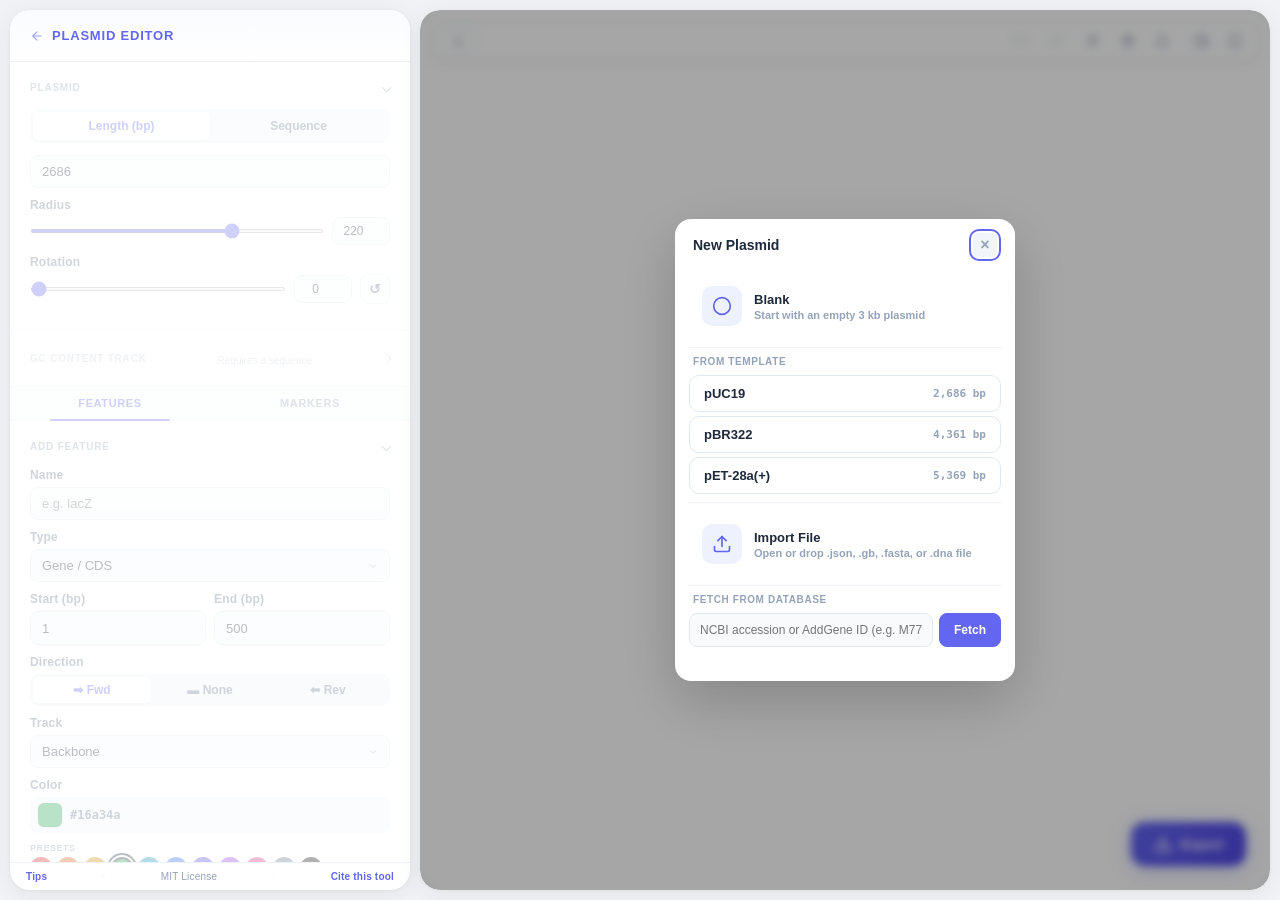
==== commit 0c057ad6: "Update app.html added refrence to bigger favicon" ====
--- a/app.html
+++ b/app.html
@@ -12,6 +12,7 @@
 <link rel="canonical" href="https://plasmidstudio.app/app.html">
 <link rel="icon" href="data:image/svg+xml,<svg xmlns='http://www.w3.org/2000/svg' viewBox='0 0 28 28'><circle cx='14' cy='14' r='12' fill='none' stroke='%236366f1' stroke-width='2.5'/><path d='M8 14a6 6 0 0 1 12 0' fill='none' stroke='%236366f1' stroke-width='2.5' stroke-linecap='round'/><circle cx='14' cy='14' r='2.5' fill='%236366f1'/></svg>">
 <link rel="icon" type="image/png" sizes="32x32" href="icons/favicon-32.png">
+<link rel="icon" type="image/png" sizes="192x192" href="icons/icon-192.png">
 <link rel="apple-touch-icon" sizes="180x180" href="icons/apple-touch-icon.png">
 
 <!-- Open Graph -->
@@ -1066,5 +1067,7 @@
 <noscript><div style="position:fixed;inset:0;z-index:99999;display:flex;align-items:center;justify-content:center;background:#f0f2f5;font-family:Inter,-apple-system,sans-serif;color:#1e293b;text-align:center;padding:24px"><div><h1 style="font-size:24px;margin-bottom:12px">JavaScript Required</h1><p style="color:#64748b;font-size:15px">PlasmidStudio needs JavaScript to run. Please enable it in your browser settings.</p></div></div></noscript>
 <script src="plasmid.js"></script>
 <script>if ('serviceWorker' in navigator && location.protocol !== 'file:') navigator.serviceWorker.register('/sw.js').catch(() => {});</script>
+<script data-goatcounter="https://plasmidstudio.goatcounter.com/count"
+        async src="//gc.zgo.at/count.js"></script>
 </body>
 </html>
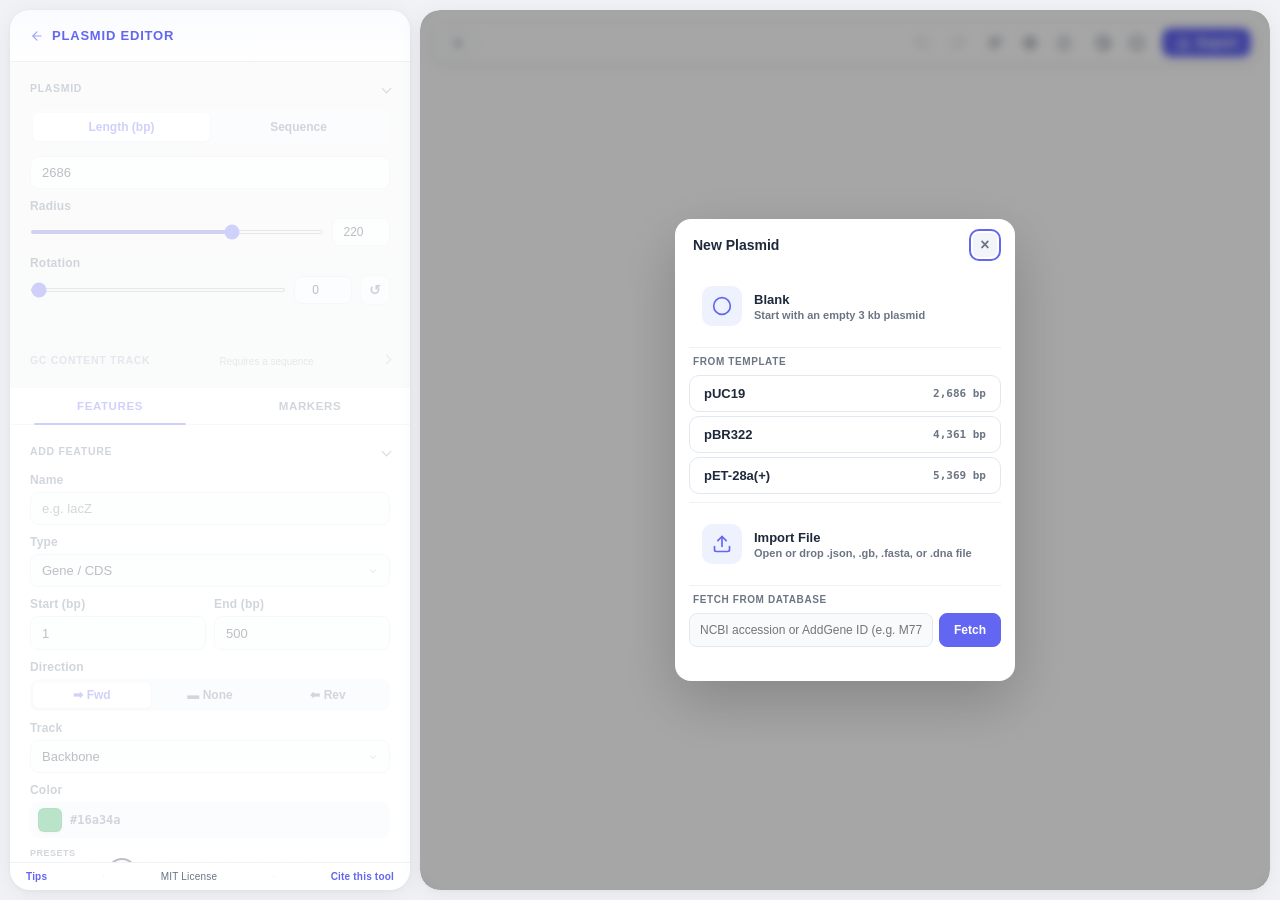
==== commit 262ab158: "Remaster the landing page and refine the editor UI Landing page (index.html, landing.css) ---------" ====
--- a/app.html
+++ b/app.html
@@ -3,14 +3,14 @@
 <head>
 <meta charset="UTF-8">
 <meta name="viewport" content="width=device-width, initial-scale=1.0">
-<title>PlasmidStudio – Plasmid Map Editor</title>
+<title>PlasmidStudio: Plasmid Map Editor</title>
 <meta name="description" content="Interactive plasmid map editor. Design circular and linear vector maps, import GenBank files, and export publication-ready SVG, PNG, and PDF.">
 <meta name="keywords" content="plasmid map editor, circular map, linear map, GenBank import, SVG export, molecular cloning, vector design">
 <meta name="author" content="PlasmidStudio">
 <meta name="theme-color" content="#6366f1">
 <script>if(location.protocol!=='file:')document.head.insertAdjacentHTML('beforeend','<link rel="manifest" href="manifest.json">');</script>
 <link rel="canonical" href="https://plasmidstudio.app/app.html">
-<link rel="icon" href="data:image/svg+xml,<svg xmlns='http://www.w3.org/2000/svg' viewBox='0 0 28 28'><circle cx='14' cy='14' r='12' fill='none' stroke='%236366f1' stroke-width='2.5'/><path d='M8 14a6 6 0 0 1 12 0' fill='none' stroke='%236366f1' stroke-width='2.5' stroke-linecap='round'/><circle cx='14' cy='14' r='2.5' fill='%236366f1'/></svg>">
+<link rel="icon" href="data:image/svg+xml,<svg xmlns='http://www.w3.org/2000/svg' viewBox='0 0 28 28'><circle cx='14' cy='14' r='12' fill='none' stroke='%231a1917' stroke-width='2.5'/><path d='M8 14a6 6 0 0 1 12 0' fill='none' stroke='%231a1917' stroke-width='2.5' stroke-linecap='round'/><circle cx='14' cy='14' r='2.5' fill='%23c4451f'/></svg>">
 <link rel="icon" type="image/png" sizes="32x32" href="icons/favicon-32.png">
 <link rel="icon" type="image/png" sizes="192x192" href="icons/icon-192.png">
 <link rel="apple-touch-icon" sizes="180x180" href="icons/apple-touch-icon.png">
@@ -18,7 +18,7 @@
 <!-- Open Graph -->
 <meta property="og:type" content="website">
 <meta property="og:url" content="https://plasmidstudio.app/app.html">
-<meta property="og:title" content="PlasmidStudio – Plasmid Map Editor">
+<meta property="og:title" content="PlasmidStudio: Plasmid Map Editor">
 <meta property="og:description" content="Interactive plasmid map editor. Design circular and linear vector maps, import GenBank files, and export publication-ready SVG, PNG, and PDF.">
 <meta property="og:image" content="https://plasmidstudio.app/og-image.png">
 <meta property="og:image:width" content="1200">
@@ -27,7 +27,7 @@
 
 <!-- Twitter Card -->
 <meta name="twitter:card" content="summary_large_image">
-<meta name="twitter:title" content="PlasmidStudio – Plasmid Map Editor">
+<meta name="twitter:title" content="PlasmidStudio: Plasmid Map Editor">
 <meta name="twitter:description" content="Interactive plasmid map editor. Design circular and linear vector maps, import GenBank files, and export publication-ready SVG, PNG, and PDF.">
 <meta name="twitter:image" content="https://plasmidstudio.app/og-image.png">
 
@@ -62,7 +62,7 @@
 </div>
 <main role="application">
 <div id="panel" class="no-transitions">
-  <h2><a href="index.html" class="panel-home" title="Back to home" aria-label="Back to home"><svg width="14" height="14" viewBox="0 0 24 24" fill="none" stroke="currentColor" stroke-width="2" stroke-linecap="round" stroke-linejoin="round"><path d="M19 12H5"/><path d="M12 19l-7-7 7-7"/></svg></a>Plasmid Editor</h2>
+  <h2><a href="index.html" class="panel-home" title="Back to home" aria-label="Back to home"><svg width="14" height="14" viewBox="0 0 24 24" fill="none" stroke="currentColor" stroke-width="2" stroke-linecap="round" stroke-linejoin="round"><path d="M19 12H5"/><path d="M12 19l-7-7 7-7"/></svg></a>Plasmid Editor<button id="panel-close" class="panel-close" aria-label="Close panel"><svg width="16" height="16" viewBox="0 0 24 24" fill="none" stroke="currentColor" stroke-width="2" stroke-linecap="round" stroke-linejoin="round"><path d="M18 6L6 18"/><path d="M6 6l12 12"/></svg></button></h2>
 
   <!-- Top: Plasmid settings + Add feature -->
   <div class="panel-top">
@@ -343,6 +343,11 @@
       <svg width="16" height="16" viewBox="0 0 24 24" fill="currentColor"><circle cx="12" cy="5" r="2"/><circle cx="12" cy="12" r="2"/><circle cx="12" cy="19" r="2"/></svg>
     </button>
     <div class="toolbar-overflow-menu" id="toolbar-overflow-menu"></div>
+    <div class="toolbar-divider"></div>
+    <button id="export-fab" title="Export" aria-label="Export" aria-haspopup="true">
+      <svg width="20" height="20" viewBox="0 0 24 24" fill="none" stroke="currentColor" stroke-width="2" stroke-linecap="round" stroke-linejoin="round"><path d="M21 15v4a2 2 0 0 1-2 2H5a2 2 0 0 1-2-2v-4"/><polyline points="7 10 12 15 17 10"/><line x1="12" y1="15" x2="12" y2="3"/></svg>
+      <span>Export</span>
+    </button>
   </div>
   <div id="plasmid-stats-popover" class="popover stats-popover" role="dialog" aria-label="Plasmid Statistics" style="display:none">
     <div class="popover-header"><span>Plasmid Statistics</span><button id="stats-close" aria-label="Close">&times;</button></div>
@@ -470,7 +475,7 @@
       <div class="info-desc">Interactive plasmid map editor. Build, annotate, and export publication-ready vector maps in your browser.</div>
       <hr>
       <div class="info-row"><span class="info-label">Author</span><span><a href="mailto:contact@plasmidstudio.app" style="color:var(--accent);text-decoration:none">Christopher Acatay</a></span></div>
-      <div class="info-row"><span class="info-label">License</span><span>MIT &ndash; free for any use</span></div>
+      <div class="info-row"><span class="info-label">License</span><span>MIT, free for any use</span></div>
       <hr>
       <div class="info-notice">
         <strong>Free to use.</strong> PlasmidStudio is open-source under the MIT license. All generated figures may be used freely in publications, presentations, theses, and commercial work without restriction or fee.
@@ -797,11 +802,7 @@
     </div>
   </div>
 
-  <!-- Export FAB + popover -->
-  <button id="export-fab" title="Export" aria-label="Export" aria-haspopup="true">
-    <svg width="20" height="20" viewBox="0 0 24 24" fill="none" stroke="currentColor" stroke-width="2" stroke-linecap="round" stroke-linejoin="round"><path d="M21 15v4a2 2 0 0 1-2 2H5a2 2 0 0 1-2-2v-4"/><polyline points="7 10 12 15 17 10"/><line x1="12" y1="15" x2="12" y2="3"/></svg>
-    <span>Export</span>
-  </button>
+  <!-- Export popover (its trigger now lives in the toolbar) -->
   <div id="export-popover" role="dialog" aria-label="Export options">
     <div class="popover-header">
       <span>Export</span>
--- a/plasmid.css
+++ b/plasmid.css
@@ -9,7 +9,7 @@
   --text: #1e293b;
   --text-primary: #1e293b;
   --text-secondary: #64748b;
-  --text-muted: #94a3b8;
+  --text-muted: #6b7584;
   --text-faint: #475569;
   --bg-page: #f0f2f5;
   --bg-card: #ffffff;
@@ -69,7 +69,7 @@
   --text: #e2e8f0;
   --text-primary: #f1f5f9;
   --text-secondary: #94a3b8;
-  --text-muted: #64748b;
+  --text-muted: #8693a5;
   --text-faint: #cbd5e1;
   --bg-page: #0f172a;
   --bg-card: #1e293b;
@@ -88,7 +88,7 @@
   --danger: #f87171;
   --danger-bg: rgba(239,68,68,.12);
   --danger-border: rgba(239,68,68,.25);
-  --svg-bg: transparent;
+  --svg-bg: #f4f2ec;
 }
 
 /* --- Midnight --- */
@@ -122,7 +122,7 @@
   --danger: #fb7185;
   --danger-bg: rgba(244,63,94,.12);
   --danger-border: rgba(244,63,94,.2);
-  --svg-bg: transparent;
+  --svg-bg: #f4f2ec;
 }
 
 /* --- Solarized --- */
@@ -136,7 +136,7 @@
   --text: #073642;
   --text-primary: #002b36;
   --text-secondary: #586e75;
-  --text-muted: #93a1a1;
+  --text-muted: #677171;
   --text-faint: #657b83;
   --bg-page: #eee8d5;
   --bg-card: #fdf6e3;
@@ -169,7 +169,7 @@
   --text: #1a2e1a;
   --text-primary: #14532d;
   --text-secondary: #4d7c5a;
-  --text-muted: #86a892;
+  --text-muted: #5f7768;
   --text-faint: #3d6b4a;
   --bg-page: #ecf5ec;
   --bg-card: #f8fcf8;
@@ -202,7 +202,7 @@
   --text: #1c1017;
   --text-primary: #1c1017;
   --text-secondary: #78616b;
-  --text-muted: #a8929c;
+  --text-muted: #7e6e75;
   --text-faint: #5c4a52;
   --bg-page: #f8f0f3;
   --bg-card: #fffbfc;
@@ -235,7 +235,7 @@
   --text: #2e1065;
   --text-primary: #2e1065;
   --text-secondary: #6b5b8a;
-  --text-muted: #a393bf;
+  --text-muted: #776b8b;
   --text-faint: #4c3575;
   --bg-page: #f0ecf9;
   --bg-card: #faf8ff;
@@ -269,7 +269,7 @@
   --text: #f8f8f2;
   --text-primary: #f8f8f2;
   --text-secondary: #bfbfbf;
-  --text-muted: #6272a4;
+  --text-muted: #8692b9;
   --text-faint: #ccc;
   --bg-page: #1e1f29;
   --bg-card: #282a36;
@@ -288,7 +288,7 @@
   --danger: #ff5555;
   --danger-bg: rgba(255,85,85,.12);
   --danger-border: rgba(255,85,85,.25);
-  --svg-bg: transparent;
+  --svg-bg: #f5f2ea;
 }
 
 /* --- Nord --- */
@@ -303,7 +303,7 @@
   --text: #eceff4;
   --text-primary: #eceff4;
   --text-secondary: #d8dee9;
-  --text-muted: #7b88a1;
+  --text-muted: #949fb3;
   --text-faint: #e5e9f0;
   --bg-page: #242933;
   --bg-card: #2e3440;
@@ -322,7 +322,7 @@
   --danger: #bf616a;
   --danger-bg: rgba(191,97,106,.12);
   --danger-border: rgba(191,97,106,.25);
-  --svg-bg: transparent;
+  --svg-bg: #f2f2ec;
 }
 
 /* --- Catppuccin Mocha --- */
@@ -337,7 +337,7 @@
   --text: #cdd6f4;
   --text-primary: #cdd6f4;
   --text-secondary: #a6adc8;
-  --text-muted: #6c7086;
+  --text-muted: #848799;
   --text-faint: #bac2de;
   --bg-page: #11111b;
   --bg-card: #1e1e2e;
@@ -356,7 +356,7 @@
   --danger: #f38ba8;
   --danger-bg: rgba(243,139,168,.1);
   --danger-border: rgba(243,139,168,.2);
-  --svg-bg: transparent;
+  --svg-bg: #f4f1ea;
 }
 
 /* === Reset & Base === */
@@ -411,6 +411,9 @@
 #panel { width: 400px; min-width: 400px; background: var(--bg-card); border: none; display: flex; flex-direction: column; overflow: hidden; border-radius: 20px; box-shadow: var(--shadow-md); }
 #panel h2 { padding: 18px 20px; font-size: 13px; border-bottom: 1px solid var(--border-divider); color: var(--accent); letter-spacing: .8px; text-transform: uppercase; flex-shrink: 0; font-weight: 700; background: var(--bg-panel-header); border-radius: var(--radius-card) var(--radius-card) 0 0; display: flex; align-items: center; gap: 0; }
 .panel-home { color: var(--accent); text-decoration: none; display: flex; align-items: center; padding: 0 8px 0 0; opacity: .6; transition: opacity var(--dur-fast); line-height: 1; }
+.panel-close { display: none; margin-left: auto; background: none; border: none; color: var(--text-muted); cursor: pointer; padding: 4px; border-radius: 6px; line-height: 1; transition: color var(--dur-fast), background var(--dur-fast); }
+.panel-close:hover { color: var(--text-primary); background: var(--bg-hover); }
+.panel-close svg { display: block; }
 .panel-home:hover { opacity: 1; }
 .panel-home svg { display: block; }
 
@@ -671,6 +674,12 @@
 #tooltip .tt-actions button.tt-action-copied { color: var(--accent); font-weight: 600; }
 #tooltip .tt-actions hr { border: none; border-top: 1px solid var(--border-light); margin: 2px 0; }
 
+#plasmid-svg, .linear-svg {
+  /* Maps carry their own ink and assume paper. On dark themes they render on
+     a light plate so labels stay legible and the canvas matches the export. */
+  background: var(--svg-bg);
+  border-radius: 10px;
+}
 #plasmid-svg { max-width: 100%; max-height: 100%; transition: cursor 0s; }
 #plasmid-svg.pan-mode { cursor: grab; }
 #plasmid-svg.panning { cursor: grabbing; }
@@ -773,7 +782,7 @@
 .toast.toast-error .toast-icon { color: var(--danger); }
 .toast.toast-info .toast-icon { color: var(--accent); }
 @keyframes toastIn { from { opacity: 0; transform: translateY(12px) scale(.95); } to { opacity: 1; transform: none; } }
-@keyframes toastOut { from { opacity: 1; transform: none; } to { opacity: 0; transform: translateY(-8px) scale(.95); } }
+@keyframes toastOut { from { opacity: 1; transform: none; } to { opacity: 0; transform: translateY(-6px) scale(.95); } }
 
 /* === Onboarding Hint === */
 /* === Close Tab Confirm === */
@@ -1359,7 +1368,7 @@
 .dir-toggle button:not(.active):hover { color: var(--text-faint); }
 
 /* === Tooltip === */
-#tooltip { position: absolute; background: rgba(var(--bg-card-rgb),.97); border: 1px solid var(--border); border-radius: 10px; padding: 10px 14px; font-size: 12px; pointer-events: none; opacity: 0; transition: opacity var(--dur-fast); z-index: var(--z-minimap); white-space: nowrap; box-shadow: var(--shadow-lg); backdrop-filter: blur(14px); -webkit-backdrop-filter: blur(14px); max-width: min(380px, calc(100vw - 440px)); }
+#tooltip { position: absolute; background: rgba(var(--bg-card-rgb),.97); border: 1px solid var(--border); border-radius: 10px; padding: 10px 14px; font-size: 12px; pointer-events: none; opacity: 0; transition: opacity var(--dur-fast); z-index: var(--z-minimap); white-space: nowrap; box-shadow: var(--shadow-lg); backdrop-filter: blur(14px); -webkit-backdrop-filter: blur(14px); max-width: min(380px, calc(100vw - 440px)); min-width: 180px; }
 #tooltip .tt-name { font-weight: 700; font-size: 13px; color: var(--text-primary); margin-bottom: 5px; display: flex; align-items: center; gap: 6px; }
 #tooltip .tt-name .tt-type { font-weight: 500; font-size: 10px; color: var(--accent); background: var(--accent-bg); padding: 1px 6px; border-radius: 4px; text-transform: uppercase; letter-spacing: .4px; }
 #tooltip .tt-meta { display: flex; gap: 10px; color: var(--text-secondary); font-size: 11px; margin-bottom: 3px; }
@@ -1851,7 +1860,6 @@
   }
   #export-popover {
     left: 14px; right: 14px; width: auto;
-    bottom: 70px;
   }
 
   /* Modals: clamp width */
@@ -1867,6 +1875,13 @@
 
   /* Export FAB: smaller on mobile */
   #export-fab { padding: 10px 16px; font-size: 12px; bottom: 16px; right: 16px; border-radius: 12px; }
+
+  /* Close button inside drawer header */
+  .panel-close { display: flex; align-items: center; justify-content: center; }
+
+  /* Tooltip: use viewport-relative max-width since sidebar is a drawer */
+  #tooltip { max-width: calc(100vw - 32px); }
+  #tooltip .tt-seq, #tooltip .tt-protein { max-width: calc(100vw - 56px); }
 
   /* Toast: avoid panel overlap */
   #toast-container { left: 50%; right: auto; }
@@ -1892,3 +1907,117 @@
   }
 }
 
+
+/* ============================================================
+   Feature / marker row: progressive disclosure
+   The row carried ~10 controls at rest, and the destructive one
+   was the loudest thing in the list. Identity (swatch, name,
+   range) and the visibility state stay put; the rest appear on
+   hover, selection or keyboard focus.
+   ============================================================ */
+.item-list li:not(.inline-edit):not(.empty-state) { padding: 8px 9px; gap: 6px; }
+
+@media (hover: hover) and (pointer: fine) {
+  .item-list li:not(.inline-edit) .btn-dup,
+  .item-list li:not(.inline-edit) .btn-move-up,
+  .item-list li:not(.inline-edit) .btn-move-down,
+  .item-list li:not(.inline-edit) .btn-danger {
+    opacity: 0;
+    transition: opacity var(--dur-fast), color var(--dur-fast), border-color var(--dur-fast), background var(--dur-fast);
+  }
+  .item-list li:not(.inline-edit):hover .btn-dup,
+  .item-list li:not(.inline-edit):hover .btn-move-up,
+  .item-list li:not(.inline-edit):hover .btn-move-down,
+  .item-list li:not(.inline-edit):hover .btn-danger,
+  .item-list li:not(.inline-edit):focus-within .btn-dup,
+  .item-list li:not(.inline-edit):focus-within .btn-move-up,
+  .item-list li:not(.inline-edit):focus-within .btn-move-down,
+  .item-list li:not(.inline-edit):focus-within .btn-danger,
+  .item-list li.selected .btn-dup,
+  .item-list li.selected .btn-move-up,
+  .item-list li.selected .btn-move-down,
+  .item-list li.selected .btn-danger,
+  .item-list li.kb-focused .btn-dup,
+  .item-list li.kb-focused .btn-move-up,
+  .item-list li.kb-focused .btn-move-down,
+  .item-list li.kb-focused .btn-danger { opacity: 1; }
+
+  /* Never hide a control that has keyboard focus */
+  .item-list li:not(.inline-edit) .btn-dup:focus-visible,
+  .item-list li:not(.inline-edit) .btn-move-up:focus-visible,
+  .item-list li:not(.inline-edit) .btn-move-down:focus-visible,
+  .item-list li:not(.inline-edit) .btn-danger:focus-visible { opacity: 1; }
+}
+
+/* Delete reads as neutral until you reach for it */
+.item-list .btn-danger {
+  background: var(--bg-card);
+  border: 1px solid var(--border-light);
+  color: var(--text-muted);
+  padding: 3px 5px;
+}
+.item-list .btn-danger:hover {
+  background: var(--danger-bg);
+  border-color: var(--danger);
+  color: var(--danger);
+}
+
+/* ============================================================
+   Export: promoted from a floating pill overlapping the canvas
+   into the toolbar, beside the other document actions.
+   ============================================================ */
+#export-fab {
+  position: static;
+  display: inline-flex; align-items: center; gap: 7px;
+  margin-left: 2px; padding: 7px 14px;
+  background: var(--accent); color: #fff;
+  border: none; border-radius: 9px;
+  font-size: 12px; font-weight: 650; letter-spacing: .2px;
+  cursor: pointer; flex-shrink: 0;
+  box-shadow: none;
+  transition: background var(--dur-fast);
+}
+#export-fab:hover { background: var(--accent-dark); box-shadow: none; transform: none; }
+#export-fab:active { transform: none; }
+#export-fab svg { width: 15px; height: 15px; flex-shrink: 0; }
+
+/* Popover now hangs off the toolbar instead of rising from the corner */
+#export-popover { top: var(--popover-toolbar-top); bottom: auto; right: 14px; }
+
+/* ============================================================
+   Panel hierarchy
+   Settings sections and the feature list previously rendered at
+   identical weight. The upper half is now a recessed settings
+   tray; the lower half reads as the primary work surface.
+   ============================================================ */
+.panel-top { background: var(--bg-page); }
+.panel-bottom { background: var(--bg-card); }
+
+.section h3 {
+  font-size: 10.5px;
+  color: var(--text-secondary);
+  letter-spacing: .7px;
+}
+.panel-bottom .section h3 { color: var(--text-secondary); }
+
+/* The list's own header carries more weight than a settings row */
+.panel-tabs { background: var(--bg-card); border-bottom: 1px solid var(--border); }
+.panel-tabs button { font-size: 11.5px; color: var(--text-secondary); padding: 12px 0; }
+.panel-tabs button:hover { color: var(--text-primary); }
+.panel-tabs button.active { color: var(--accent); }
+.panel-tabs button.active::after { bottom: -1px; left: 12%; right: 12%; height: 2px; }
+
+/* It descends from the toolbar now, so it should animate downward */
+#export-popover.open { animation: exportDropIn .18s ease; }
+#export-popover.closing { animation: exportDropOut .12s ease forwards; }
+@keyframes exportDropIn  { from { opacity: 0; transform: translateY(-6px); } to { opacity: 1; transform: translateY(0); } }
+@keyframes exportDropOut { from { opacity: 1; transform: translateY(0); } to { opacity: 0; transform: translateY(-6px); } }
+
+@media (max-width: 768px) {
+  /* Keep the label on wide phones, drop to icon-only when space is tight */
+  #export-popover { top: var(--popover-toolbar-top); bottom: auto; left: 14px; right: 14px; width: auto; }
+}
+@media (max-width: 480px) {
+  #export-fab { padding: 7px 9px; }
+  #export-fab span { display: none; }
+}
